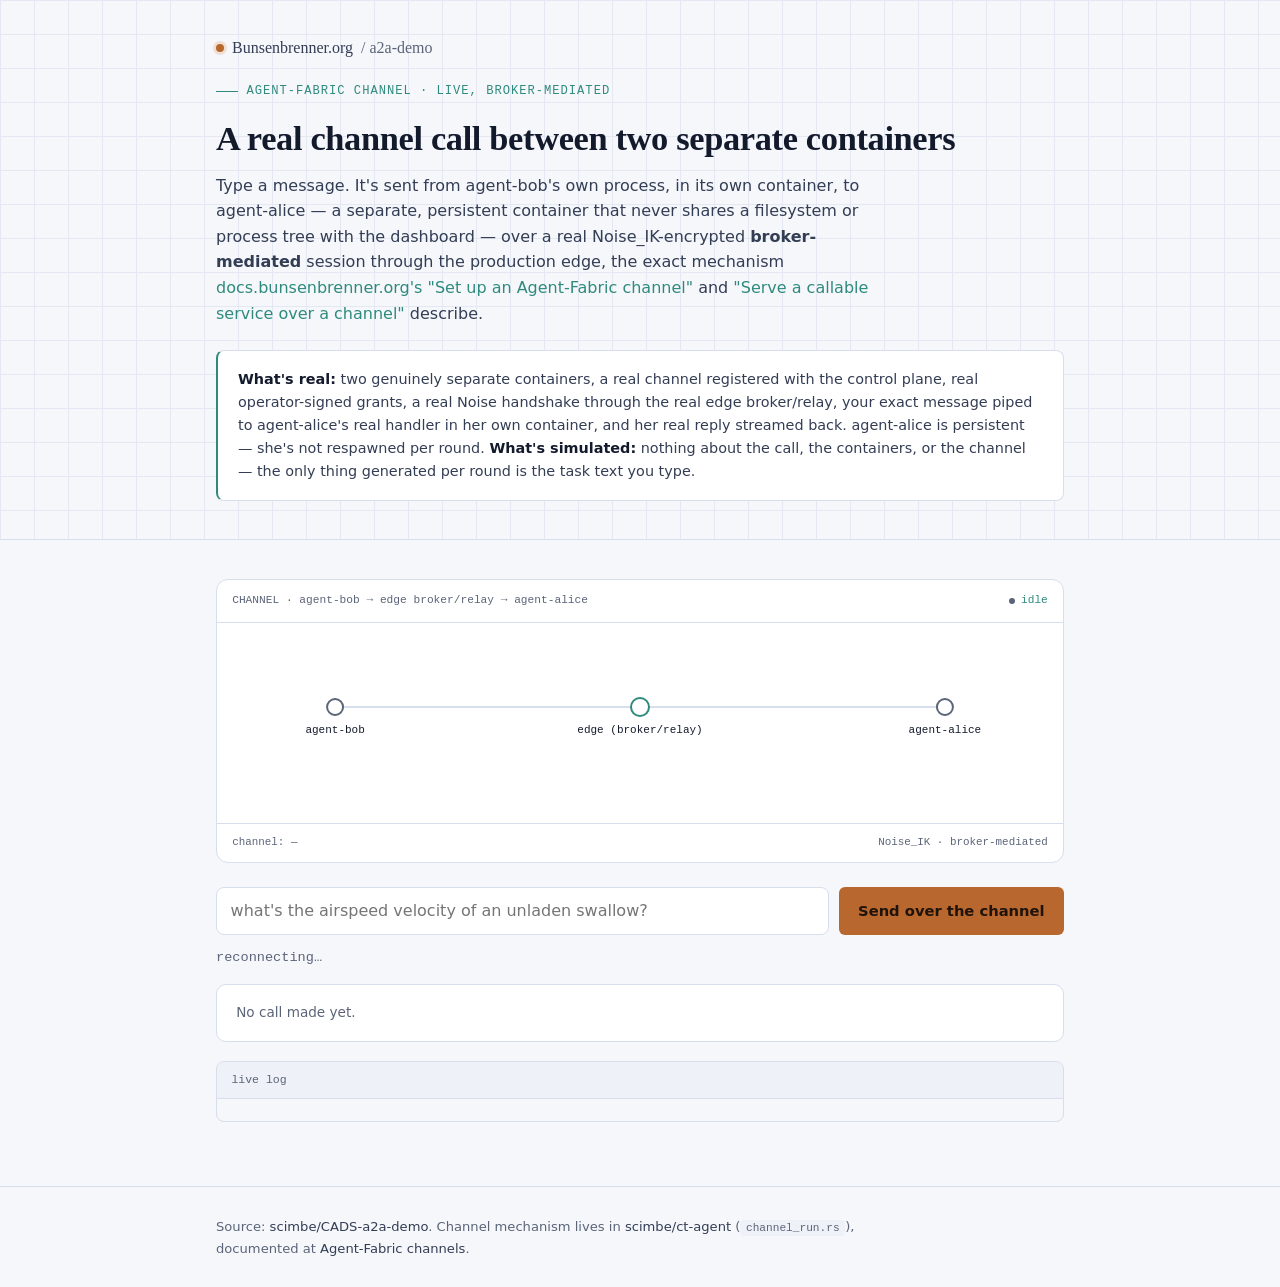
==== index.html @ addf4343 "Redesign dashboard to match bunsenbrenner.org's real design system Replaced the generic dark-purple " ====
<!doctype html>
<html lang="en">
<head>
<meta charset="utf-8">
<meta name="viewport" content="width=device-width, initial-scale=1">
<title>CADS-a2a-demo — a real Agent-Fabric channel call, live</title>
<style>
 :root{
  --bg:#0c111d; --panel:#141b2c; --panel2:#1a2338; --line:#2a3450; --line-soft:#212a41;
  --text:#eef1f7; --muted:#8a93ad; --muted2:#c3c9db;
  --accent:#d98a4f; --accent-soft:#a8683a; --accent2:#5fb8ab;
  --ok:#5fb8ab; --danger:#e5654f;
  --mono:ui-monospace,SFMono-Regular,"SF Mono","Cascadia Code",Menlo,Consolas,monospace;
  --serif:ui-serif,Georgia,"Iowan Old Style","Palatino Linotype",serif;
 }
 @media (prefers-color-scheme: light){
  :root{
   --bg:#f5f7fb; --panel:#ffffff; --panel2:#eef1f8; --line:#d7deec; --line-soft:#e3e8f3;
   --text:#131a2c; --muted:#5b6478; --muted2:#333d54;
   --accent:#b8672f; --accent-soft:#8f4f24; --accent2:#2f8a7d; --ok:#2f8a7d;
  }
 }
 *{box-sizing:border-box}
 body{margin:0;background:var(--bg);color:var(--text);font-family:-apple-system,BlinkMacSystemFont,"Segoe UI",system-ui,sans-serif;line-height:1.6;-webkit-font-smoothing:antialiased}
 a{color:var(--accent2)}
 code{font-family:var(--mono);background:var(--panel2);padding:.1rem .35rem;border-radius:4px;font-size:.85em}
 h1,h2{font-family:var(--serif);font-weight:600;letter-spacing:-.01em;margin:0}

 header.hero{border-bottom:1px solid var(--line);
  background-image:linear-gradient(var(--line-soft) 1px, transparent 1px),linear-gradient(90deg, var(--line-soft) 1px, transparent 1px);
  background-size:34px 34px}
 .hero-inner,main,footer.site-footer .footer-inner{max-width:56rem;margin:0 auto;padding:0 1.5rem}
 header.hero .hero-inner{padding-top:2.2rem;padding-bottom:2.4rem}
 .brand{font-family:var(--serif);font-size:1rem;color:var(--muted);display:flex;align-items:center;gap:.5rem;margin-bottom:1.3rem}
 .brand .flame{width:8px;height:8px;border-radius:50%;background:var(--accent);box-shadow:0 0 0 3px rgba(217,138,79,.22)}
 .brand a{color:var(--muted2);text-decoration:none}
 .brand a:hover{text-decoration:underline}

 .eyebrow{font-family:var(--mono);font-size:.76rem;letter-spacing:.08em;text-transform:uppercase;color:var(--accent2);
  display:flex;align-items:center;gap:.5rem;margin:0 0 1.05rem}
 .eyebrow::before{content:"";width:1.4rem;height:1px;background:var(--accent2)}
 h1{font-size:clamp(1.6rem,3.4vw,2.15rem);line-height:1.2;margin-bottom:.85rem}
 .lede{font-size:1rem;color:var(--muted2);max-width:42rem;margin:0}
 .lede a{text-decoration:none} .lede a:hover{text-decoration:underline}

 .callout{background:var(--panel);border:1px solid var(--line);border-left:2px solid var(--accent2);border-radius:8px;
  padding:1.05rem 1.25rem;font-size:.9rem;color:var(--muted2);margin-top:1.5rem}
 .callout b{color:var(--text)}

 main{padding-top:2.4rem;padding-bottom:3rem}

 .diagram-card{border:1px solid var(--line);border-radius:12px;background:var(--panel);overflow:hidden;margin-bottom:1.5rem}
 .diagram-head{display:flex;justify-content:space-between;align-items:center;padding:.75rem .95rem;
  border-bottom:1px solid var(--line);font-family:var(--mono);font-size:.7rem;color:var(--muted)}
 .diagram-head .live{display:flex;align-items:center;gap:.4rem;color:var(--accent2)}
 .diagram-head .live i{width:6px;height:6px;border-radius:50%;background:var(--accent2);display:inline-block;
  animation:pulse 1.6s ease-in-out infinite;font-style:normal}
 .diagram-head .live.idle i{background:var(--muted);animation:none}
 @keyframes pulse{0%,100%{opacity:1}50%{opacity:.35}}
 canvas#stage{display:block;width:100%;height:200px}
 .diagram-foot{display:flex;justify-content:space-between;flex-wrap:wrap;gap:.4rem;padding:.65rem .95rem;border-top:1px solid var(--line);
  font-family:var(--mono);font-size:.68rem;color:var(--muted)}
 @media (prefers-reduced-motion: reduce){ .diagram-head .live i{animation:none} }

 .controls{display:flex;flex-wrap:wrap;gap:.6rem;margin-bottom:.7rem}
 .controls input[type=text]{flex:1;min-width:14rem;font:inherit;background:var(--panel);border:1px solid var(--line);
  color:var(--text);border-radius:8px;padding:.65rem .85rem}
 .controls input[type=text]:focus{outline:none;border-color:var(--accent2)}
 .action-btn{font:inherit;border:1px solid transparent;border-radius:6px;padding:.65rem 1.15rem;cursor:pointer;
  background:var(--accent);color:#20130a;font-weight:600;font-size:.92rem;transition:filter .15s ease,transform .15s ease}
 .action-btn:hover:not(:disabled){filter:brightness(1.08);transform:translateY(-1px)}
 .action-btn:disabled{opacity:.5;cursor:default;transform:none}
 .status{color:var(--muted);font-size:.85rem;min-height:1.2em;margin-bottom:1rem;font-family:var(--mono)}

 .reply-box{background:var(--panel);border:1px solid var(--line);border-radius:10px;
  padding:1.05rem 1.2rem;margin-bottom:1.2rem;min-height:2.5rem;font-size:.95rem;color:var(--muted2)}
 .reply-box.win{border-color:var(--ok);border-left-width:2px;color:var(--text)}
 .reply-box .empty-hint{color:var(--muted);font-size:.85rem}

 .code-block{border:1px solid var(--line);border-radius:8px;overflow:hidden;background:var(--bg)}
 .code-block-head{background:var(--panel2);padding:.55rem .9rem;font-family:var(--mono);font-size:.72rem;color:var(--muted);
  border-bottom:1px solid var(--line)}
 .log{padding:.7rem 1rem;font-family:var(--mono);font-size:.79rem;max-height:15rem;overflow-y:auto}
 .log .line{padding:.15rem 0;color:var(--muted)}
 .log .line.sys{color:var(--accent2)}
 .log .line.err{color:var(--danger)}
 .log .line.reply{color:var(--ok)}

 footer.site-footer{border-top:1px solid var(--line);padding:1.8rem 1.5rem;margin-top:1rem}
 footer.site-footer .foot{color:var(--muted);font-size:.82rem;max-width:40rem}
 footer.site-footer a{text-decoration:none;color:var(--muted2)}
 footer.site-footer a:hover{text-decoration:underline}
</style>
</head>
<body>
<header class="hero">
 <div class="hero-inner">
  <div class="brand"><span class="flame"></span><a href="https://bunsenbrenner.org/">Bunsenbrenner.org</a><span>/ a2a-demo</span></div>
  <div class="eyebrow">Agent-Fabric channel &middot; live, broker-mediated</div>
  <h1>A real channel call between two separate containers</h1>
  <p class="lede">
   Type a message. It's sent from agent-bob's own process, in its own container, to agent-alice — a
   separate, persistent container that never shares a filesystem or process tree with the dashboard —
   over a real Noise_IK-encrypted <b>broker-mediated</b> session through the production edge, the exact
   mechanism <a href="https://docs.bunsenbrenner.org/how-to/join-a-channel/">docs.bunsenbrenner.org's
   "Set up an Agent-Fabric channel"</a> and
   <a href="https://docs.bunsenbrenner.org/how-to/serve-a-channel-service/">"Serve a callable service
   over a channel"</a> describe.
  </p>
  <div class="callout">
   <b>What's real:</b> two genuinely separate containers, a real channel registered with the control
   plane, real operator-signed grants, a real Noise handshake through the real edge broker/relay, your
   exact message piped to agent-alice's real handler in her own container, and her real reply streamed
   back. agent-alice is persistent — she's not respawned per round. <b>What's simulated:</b> nothing
   about the call, the containers, or the channel — the only thing generated per round is the task text
   you type.
  </div>
 </div>
</header>
<main>
 <div class="diagram-card">
  <div class="diagram-head">
   <span>CHANNEL &middot; agent-bob &rarr; edge broker/relay &rarr; agent-alice</span>
   <span class="live idle" id="live-indicator"><i></i><span id="live-text">idle</span></span>
  </div>
  <canvas id="stage" width="700" height="200" aria-label="Animated diagram: a real encrypted message travels from agent-bob through the edge broker/relay to agent-alice, and her reply travels back."></canvas>
  <div class="diagram-foot">
   <span id="channel-id">channel: &mdash;</span>
   <span>Noise_IK &middot; broker-mediated</span>
  </div>
 </div>

 <div class="controls">
  <input type="text" id="message" placeholder="what's the airspeed velocity of an unladen swallow?" maxlength="400">
  <button class="action-btn" id="run-btn">Send over the channel</button>
 </div>
 <div class="status" id="status"></div>

 <div class="reply-box" id="reply-box"><div class="empty-hint">No call made yet.</div></div>

 <div class="code-block">
  <div class="code-block-head">live log</div>
  <div class="log" id="log"></div>
 </div>
</main>
<footer class="site-footer">
 <div class="footer-inner">
  <div class="foot">
   Source: <a href="https://github.com/scimbe/CADS-a2a-demo">scimbe/CADS-a2a-demo</a>.
   Channel mechanism lives in <a href="https://github.com/scimbe/ct-agent">scimbe/ct-agent</a>
   (<code>channel_run.rs</code>), documented at
   <a href="https://docs.bunsenbrenner.org/explanation/agent-fabric-channels/">Agent-Fabric channels</a>.
  </div>
 </div>
</footer>
<script>
(() => {
  const statusEl = document.getElementById("status");
  const logEl = document.getElementById("log");
  const replyBox = document.getElementById("reply-box");
  const runBtn = document.getElementById("run-btn");
  const messageInput = document.getElementById("message");
  const liveIndicator = document.getElementById("live-indicator");
  const liveText = document.getElementById("live-text");

  function logLine(text, cls) {
    const el = document.createElement("div");
    el.className = "line" + (cls ? " " + cls : "");
    el.textContent = text;
    logEl.appendChild(el);
    logEl.scrollTop = logEl.scrollHeight;
  }

  function setLive(on, label) {
    liveIndicator.classList.toggle("idle", !on);
    liveText.textContent = label;
  }

  // --- diagram: bob -> edge -> alice, same node/edge/packet rendering approach as
  // bunsenbrenner.org's own landing-page diagrams, driven by REAL round state instead
  // of looping on a timer -- the packet only moves because a real event fired.
  const NODES = [
    { x: 0.08, y: 0.5, label: "agent-bob" },
    { x: 0.5,  y: 0.5, label: "edge (broker/relay)" },
    { x: 0.92, y: 0.5, label: "agent-alice" },
  ];
  let packet = null; // { path: [0,1,2], t0: performance.now(), duration, color }

  (function () {
    const c = document.getElementById("stage");
    const ctx = c.getContext("2d");
    const reduce = window.matchMedia("(prefers-reduced-motion: reduce)").matches;
    function cssVar(name) { return getComputedStyle(document.documentElement).getPropertyValue(name).trim(); }
    function resize() {
      const r = c.getBoundingClientRect();
      c.width = r.width * devicePixelRatio; c.height = r.height * devicePixelRatio;
      ctx.setTransform(devicePixelRatio, 0, 0, devicePixelRatio, 0, 0);
    }
    window.addEventListener("resize", resize);
    resize();
    function pt(i, w, h) {
      const mx = Math.min(w * 0.14, 60);
      return { x: mx + NODES[i].x * (w - mx * 2), y: h * 0.42 };
    }
    function draw() {
      const r = c.getBoundingClientRect(); const w = r.width, h = r.height;
      ctx.clearRect(0, 0, w, h);
      const line = cssVar("--line"), muted = cssVar("--muted"), text = cssVar("--text"),
            accent = cssVar("--accent"), accent2 = cssVar("--accent2"), panel = cssVar("--panel");
      for (let i = 0; i < NODES.length - 1; i++) {
        const a = pt(i, w, h), b = pt(i + 1, w, h);
        ctx.strokeStyle = line; ctx.lineWidth = 2;
        ctx.beginPath(); ctx.moveTo(a.x, a.y); ctx.lineTo(b.x, b.y); ctx.stroke();
      }
      NODES.forEach((n, i) => {
        const p = pt(i, w, h);
        ctx.beginPath(); ctx.arc(p.x, p.y, i === 1 ? 9 : 8, 0, Math.PI * 2);
        ctx.fillStyle = panel; ctx.fill();
        ctx.lineWidth = 2; ctx.strokeStyle = i === 1 ? accent2 : muted; ctx.stroke();
        ctx.font = "11px " + (cssVar("--mono") || "monospace");
        ctx.fillStyle = text; ctx.textAlign = "center";
        ctx.fillText(n.label, p.x, p.y + 26);
      });
      if (packet) {
        const elapsed = performance.now() - packet.t0;
        const segs = packet.path.length - 1;
        const pos = reduce ? 0.999 : Math.min(elapsed / packet.duration, 1);
        const segF = pos * segs, seg = Math.min(Math.floor(segF), segs - 1), f = segF - seg;
        const a = pt(packet.path[seg], w, h), b = pt(packet.path[seg + 1], w, h);
        const px = a.x + (b.x - a.x) * f, py = a.y + (b.y - a.y) * f;
        const col = packet.color === "accent2" ? accent2 : accent;
        ctx.beginPath(); ctx.arc(px, py, 4, 0, Math.PI * 2);
        ctx.fillStyle = col; ctx.shadowColor = col; ctx.shadowBlur = 9; ctx.fill(); ctx.shadowBlur = 0;
        if (pos >= 1) packet = null;
      }
      requestAnimationFrame(draw);
    }
    draw();
  })();

  function sendPacket(path, color, durationMs) {
    packet = { path, color: color || "accent", t0: performance.now(), duration: durationMs || 900 };
  }

  function resetStage() {
    packet = null;
    replyBox.className = "reply-box";
    replyBox.innerHTML = '<div class="empty-hint">Waiting for the real call to complete…</div>';
    logEl.innerHTML = "";
  }

  runBtn.addEventListener("click", async () => {
    const message = messageInput.value.trim();
    if (!message) { statusEl.textContent = "type a message first"; return; }
    runBtn.disabled = true;
    resetStage();
    statusEl.textContent = "starting…";
    const resp = await fetch("/run", {
      method: "POST",
      headers: { "content-type": "application/json" },
      body: JSON.stringify({ message }),
    });
    if (resp.status === 429) { statusEl.textContent = "a round is already in flight, wait for it"; runBtn.disabled = false; }
    else if (!resp.ok) { statusEl.textContent = "rejected: " + (await resp.text()); runBtn.disabled = false; }
  });

  const es = new EventSource("/events");
  es.onmessage = (ev) => {
    let msg;
    try { msg = JSON.parse(ev.data); } catch { return; }
    switch (msg.type) {
      case "round_start":
        statusEl.textContent = `round ${msg.round} started`;
        setLive(true, "dialing");
        logLine(`→ round ${msg.round}: "${msg.message}"`, "sys");
        break;
      case "initiator_dialing":
        statusEl.textContent = "agent-bob is dialing through the real edge broker…";
        sendPacket([0, 1], "accent", 1100);
        logLine(`spawning agent-bob, broker ${msg.broker}`, "sys");
        break;
      case "initiator_log":
        logLine("bob: " + msg.line);
        break;
      case "channel_connected":
        statusEl.textContent = "real broker/relay rendezvous — session opening";
        sendPacket([1, 2], "accent2", 900);
        logLine("bob: " + msg.line, "sys");
        break;
      case "reply_received":
        setLive(false, "call complete");
        sendPacket([2, 0], "accent2", 900);
        replyBox.className = "reply-box win";
        replyBox.textContent = msg.reply;
        logLine("reply: " + msg.reply, "reply");
        statusEl.textContent = "call complete";
        break;
      case "round_error":
        setLive(false, "error");
        packet = null;
        replyBox.className = "reply-box";
        replyBox.innerHTML = '<div class="empty-hint">Error — see log below.</div>';
        logLine("ERROR: " + msg.message, "err");
        statusEl.textContent = "error";
        runBtn.disabled = false;
        break;
      case "round_done":
        statusEl.textContent = "round " + msg.round + " done";
        runBtn.disabled = false;
        break;
    }
  };
  es.onerror = () => { statusEl.textContent = "reconnecting…"; };

  fetch("/identities").then((r) => r.json()).then((ids) => {
    document.getElementById("channel-id").textContent = "channel: " + ids.channel_id.slice(0, 16) + "…";
  }).catch(() => {});
})();
</script>
</body>
</html>
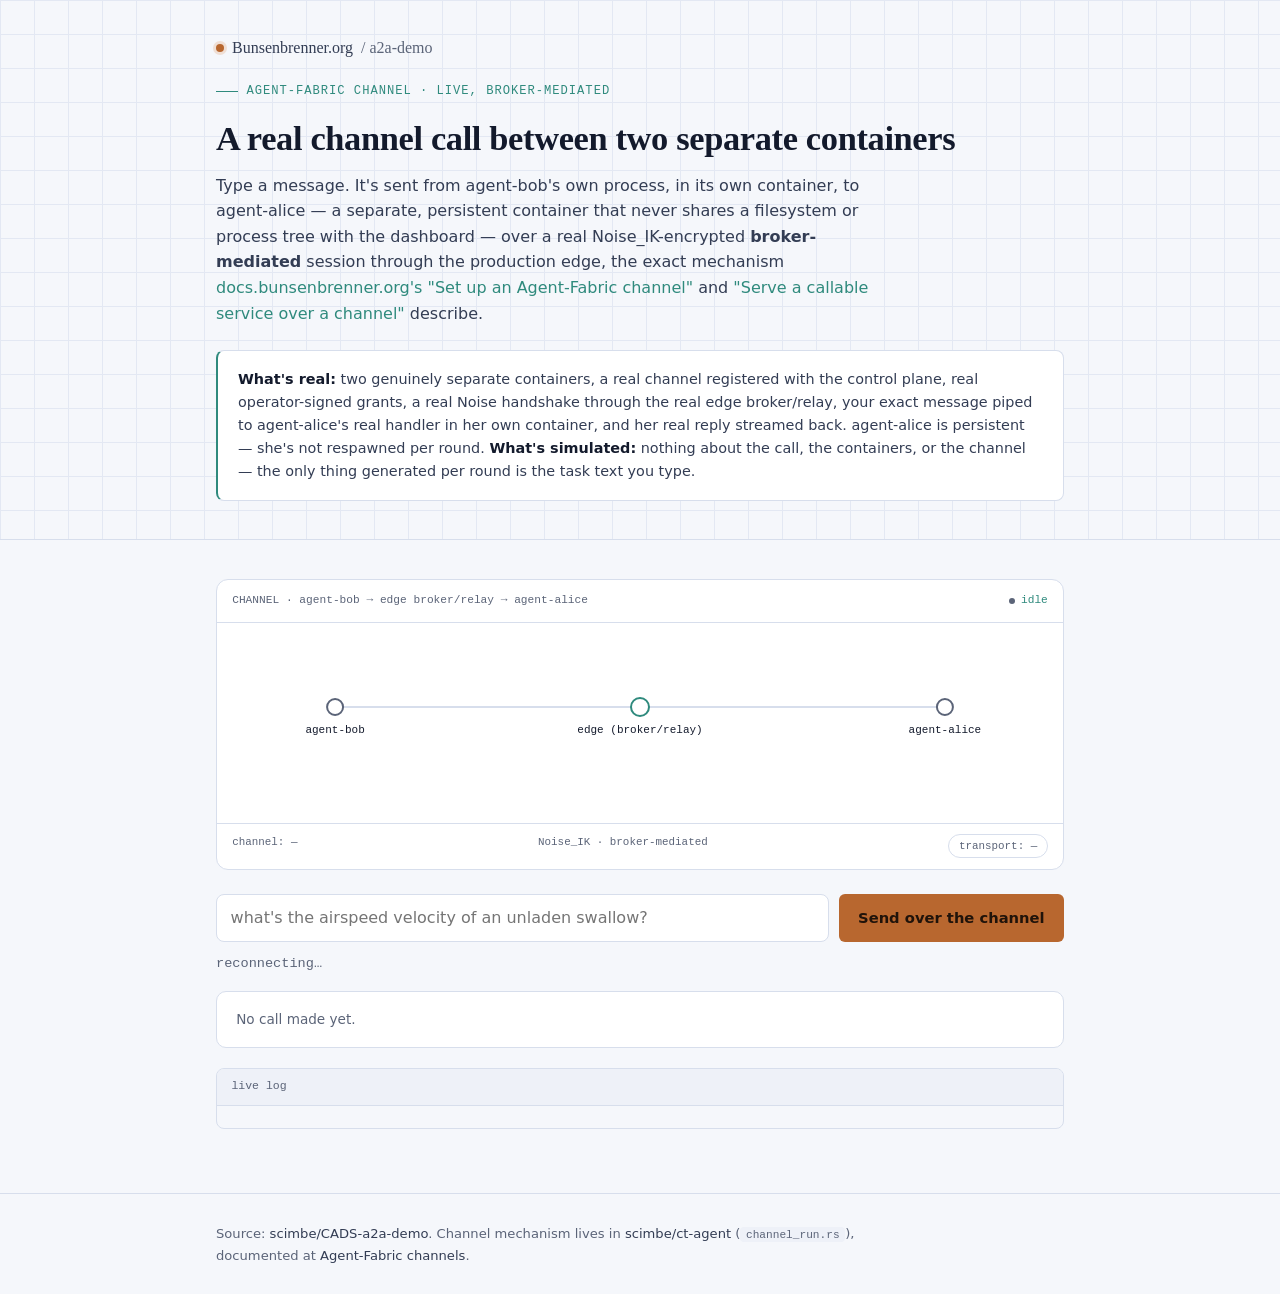
==== commit 22faf1b5: "feat(dashboard): show which relay transport actually carried each round Real signal, not decoration:" ====
--- a/index.html
+++ b/index.html
@@ -61,6 +61,14 @@
  .diagram-foot{display:flex;justify-content:space-between;flex-wrap:wrap;gap:.4rem;padding:.65rem .95rem;border-top:1px solid var(--line);
   font-family:var(--mono);font-size:.68rem;color:var(--muted)}
  @media (prefers-reduced-motion: reduce){ .diagram-head .live i{animation:none} }
+
+ /* Which relay-ladder rung actually carried the last round -- real signal parsed from
+    ct-agent's own status lines (scimbe/ct-agent#106), never "direct": both channel
+    members are relay-only by design, so this only ever reads QUIC or :443. */
+ .transport-badge{border:1px solid var(--line);border-radius:999px;padding:.15rem .6rem;font-family:var(--mono);
+  font-size:.68rem;color:var(--muted);transition:border-color .2s ease,color .2s ease}
+ .transport-badge.quic{border-color:var(--accent2);color:var(--accent2)}
+ .transport-badge.tcp_443{border-color:var(--accent);color:var(--accent)}
 
  .controls{display:flex;flex-wrap:wrap;gap:.6rem;margin-bottom:.7rem}
  .controls input[type=text]{flex:1;min-width:14rem;font:inherit;background:var(--panel);border:1px solid var(--line);
@@ -127,6 +135,7 @@
   <div class="diagram-foot">
    <span id="channel-id">channel: &mdash;</span>
    <span>Noise_IK &middot; broker-mediated</span>
+   <span class="transport-badge" id="transport-badge" title="which edge-relay transport actually carried the last round">transport: &mdash;</span>
   </div>
  </div>
 
@@ -162,6 +171,9 @@
   const messageInput = document.getElementById("message");
   const liveIndicator = document.getElementById("live-indicator");
   const liveText = document.getElementById("live-text");
+  const transportBadge = document.getElementById("transport-badge");
+  const TRANSPORT_LABEL = { quic: "transport: QUIC (relay port)", tcp_443: "transport: TCP :443 (front door)" };
+  const EDGE_NODE_LABEL_DEFAULT = "edge (broker/relay)";
 
   function logLine(text, cls) {
     const el = document.createElement("div");
@@ -273,6 +285,9 @@
         statusEl.textContent = `round ${msg.round} started`;
         setLive(true, "dialing");
         logLine(`→ round ${msg.round}: "${msg.message}"`, "sys");
+        transportBadge.textContent = "transport: —";
+        transportBadge.className = "transport-badge";
+        NODES[1].label = EDGE_NODE_LABEL_DEFAULT;
         break;
       case "initiator_dialing":
         statusEl.textContent = "agent-bob is dialing through the real edge broker…";
@@ -285,6 +300,16 @@
       case "channel_connected":
         statusEl.textContent = "real broker/relay rendezvous — session opening";
         sendPacket([1, 2], "accent2", 900);
+        logLine("bob: " + msg.line, "sys");
+        break;
+      case "transport":
+        // Real signal from ct-agent's own status line (scimbe/ct-agent#106) about which
+        // relay-ladder rung actually carried THIS round -- never "direct": both channel
+        // members are relay-only by design (see the README's outbound-only note), so
+        // this only ever distinguishes the QUIC relay port from the :443 front door.
+        transportBadge.textContent = TRANSPORT_LABEL[msg.transport] || ("transport: " + msg.transport);
+        transportBadge.className = "transport-badge " + msg.transport;
+        NODES[1].label = EDGE_NODE_LABEL_DEFAULT + (msg.transport === "tcp_443" ? " · :443" : " · QUIC");
         logLine("bob: " + msg.line, "sys");
         break;
       case "reply_received":
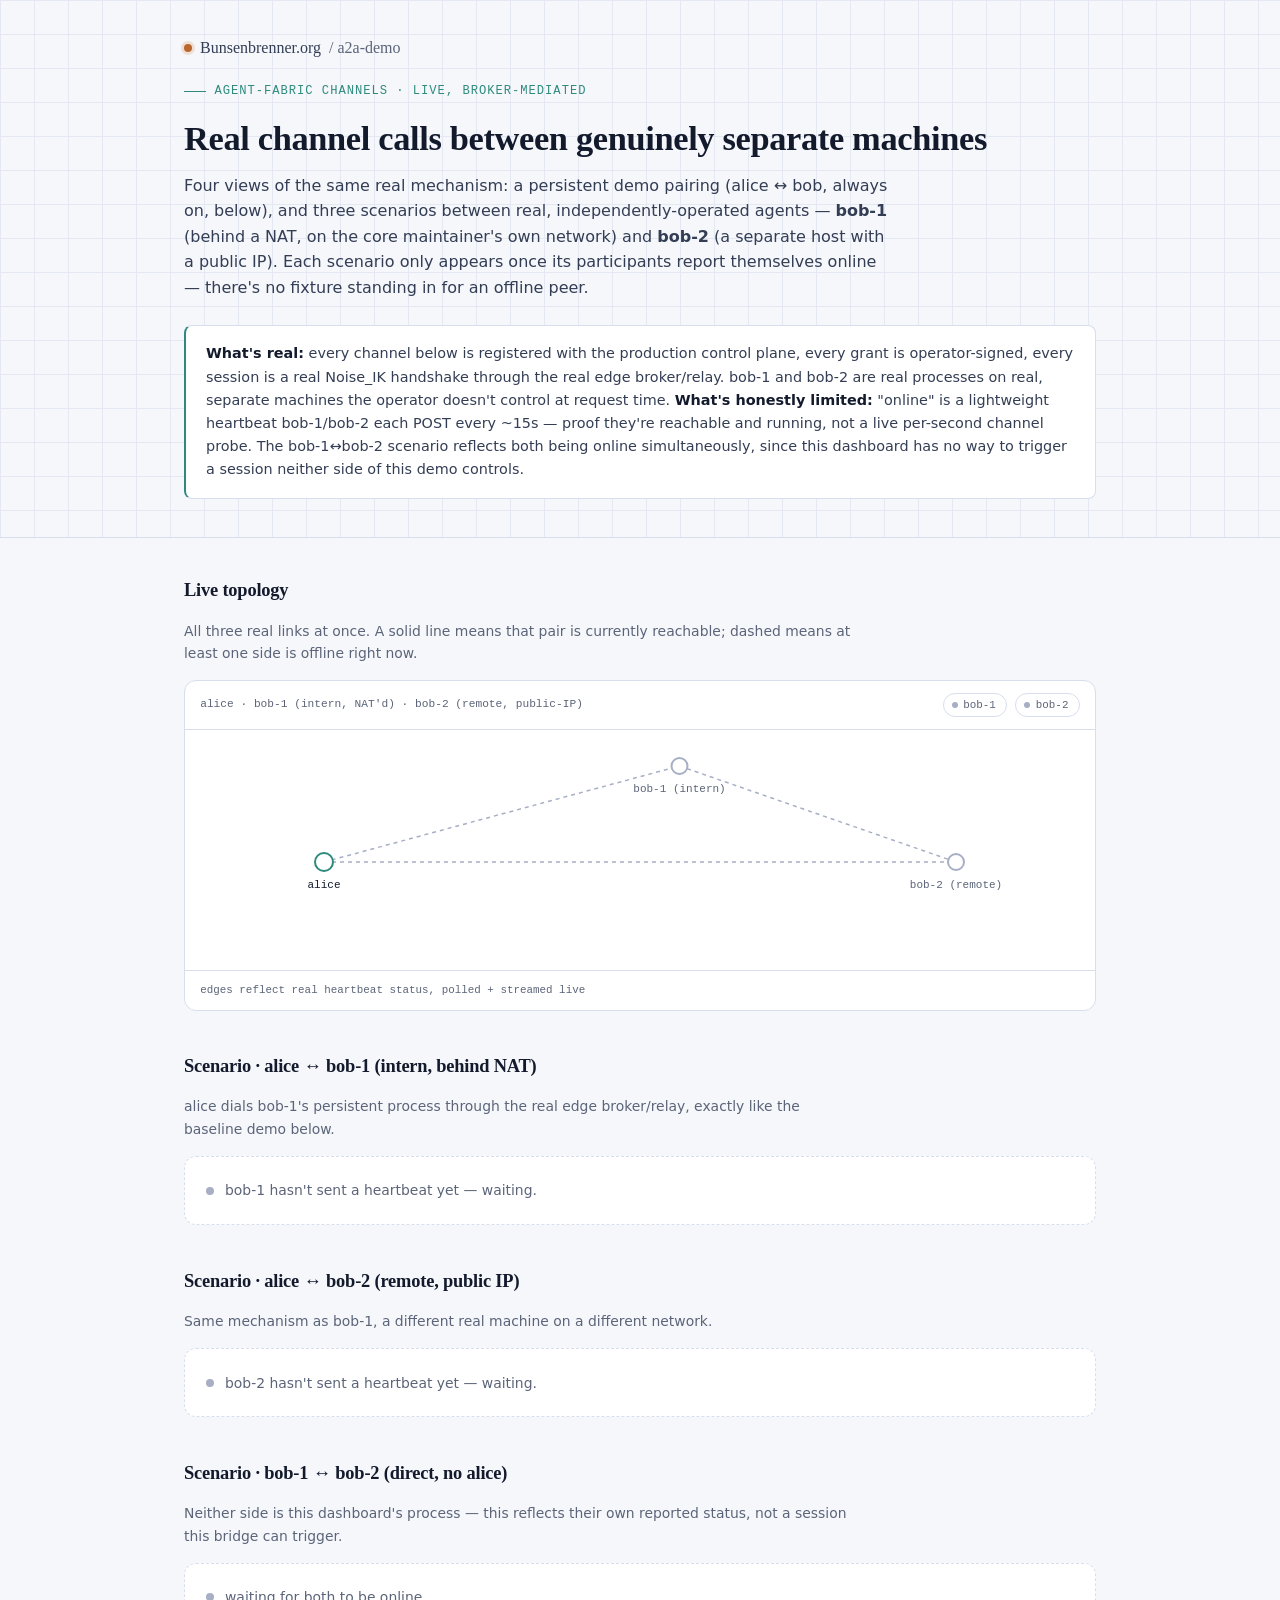
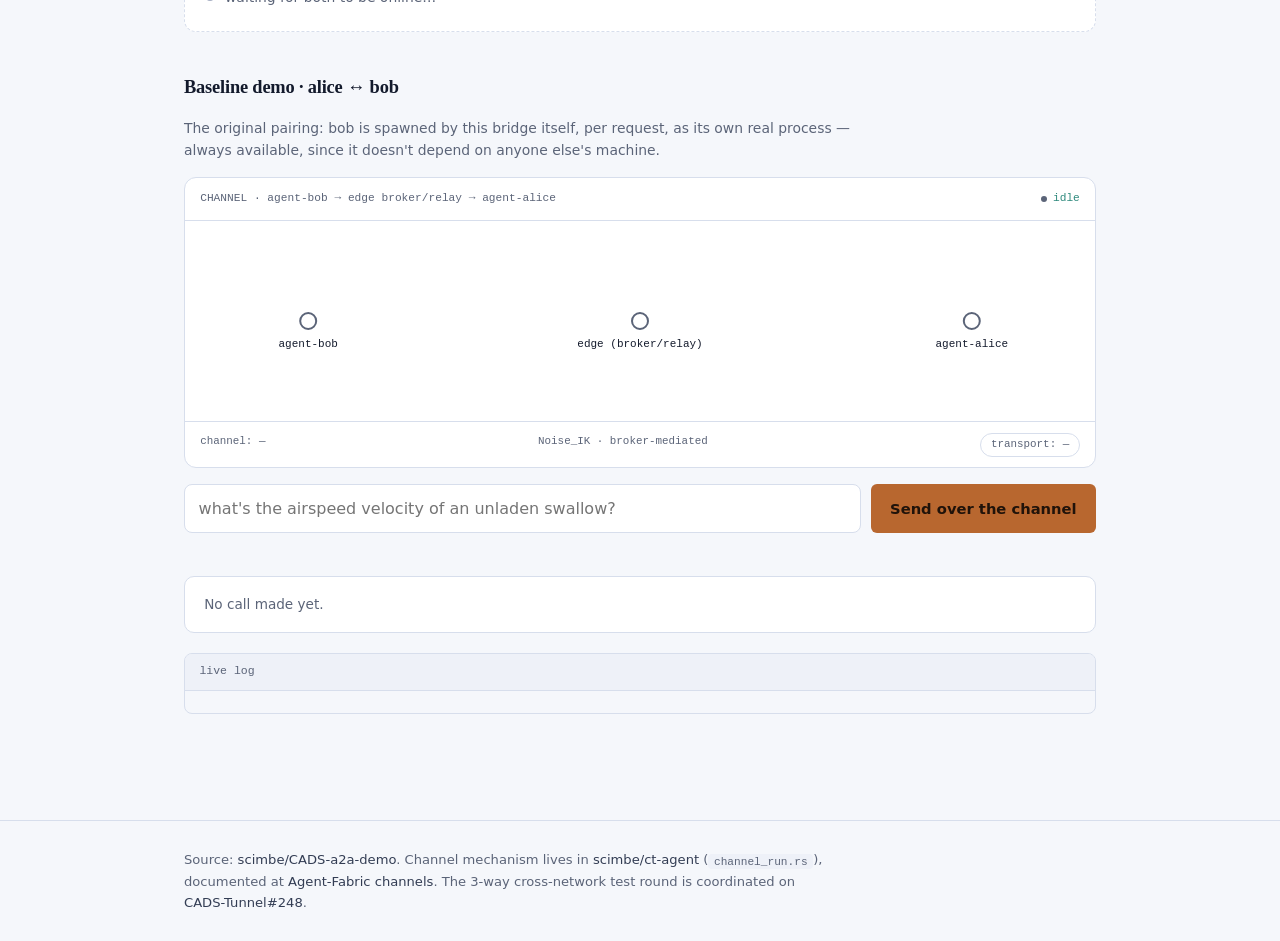
==== commit f6213a04: "feat: real bob-1 (intern)/bob-2 (remote) scenarios + combined topology view Extends the dashboard fr" ====
--- a/index.html
+++ b/index.html
@@ -3,13 +3,13 @@
 <head>
 <meta charset="utf-8">
 <meta name="viewport" content="width=device-width, initial-scale=1">
-<title>CADS-a2a-demo — a real Agent-Fabric channel call, live</title>
+<title>CADS-a2a-demo — real Agent-Fabric channel calls, live</title>
 <style>
  :root{
   --bg:#0c111d; --panel:#141b2c; --panel2:#1a2338; --line:#2a3450; --line-soft:#212a41;
   --text:#eef1f7; --muted:#8a93ad; --muted2:#c3c9db;
   --accent:#d98a4f; --accent-soft:#a8683a; --accent2:#5fb8ab;
-  --ok:#5fb8ab; --danger:#e5654f;
+  --ok:#5fb8ab; --danger:#e5654f; --offline:#4a5372;
   --mono:ui-monospace,SFMono-Regular,"SF Mono","Cascadia Code",Menlo,Consolas,monospace;
   --serif:ui-serif,Georgia,"Iowan Old Style","Palatino Linotype",serif;
  }
@@ -17,19 +17,19 @@
   :root{
    --bg:#f5f7fb; --panel:#ffffff; --panel2:#eef1f8; --line:#d7deec; --line-soft:#e3e8f3;
    --text:#131a2c; --muted:#5b6478; --muted2:#333d54;
-   --accent:#b8672f; --accent-soft:#8f4f24; --accent2:#2f8a7d; --ok:#2f8a7d;
+   --accent:#b8672f; --accent-soft:#8f4f24; --accent2:#2f8a7d; --ok:#2f8a7d; --offline:#a7afc4;
   }
  }
  *{box-sizing:border-box}
  body{margin:0;background:var(--bg);color:var(--text);font-family:-apple-system,BlinkMacSystemFont,"Segoe UI",system-ui,sans-serif;line-height:1.6;-webkit-font-smoothing:antialiased}
  a{color:var(--accent2)}
  code{font-family:var(--mono);background:var(--panel2);padding:.1rem .35rem;border-radius:4px;font-size:.85em}
- h1,h2{font-family:var(--serif);font-weight:600;letter-spacing:-.01em;margin:0}
+ h1,h2,h3{font-family:var(--serif);font-weight:600;letter-spacing:-.01em;margin:0}
 
  header.hero{border-bottom:1px solid var(--line);
   background-image:linear-gradient(var(--line-soft) 1px, transparent 1px),linear-gradient(90deg, var(--line-soft) 1px, transparent 1px);
   background-size:34px 34px}
- .hero-inner,main,footer.site-footer .footer-inner{max-width:56rem;margin:0 auto;padding:0 1.5rem}
+ .hero-inner,main,footer.site-footer .footer-inner{max-width:60rem;margin:0 auto;padding:0 1.5rem}
  header.hero .hero-inner{padding-top:2.2rem;padding-bottom:2.4rem}
  .brand{font-family:var(--serif);font-size:1rem;color:var(--muted);display:flex;align-items:center;gap:.5rem;margin-bottom:1.3rem}
  .brand .flame{width:8px;height:8px;border-radius:50%;background:var(--accent);box-shadow:0 0 0 3px rgba(217,138,79,.22)}
@@ -40,7 +40,7 @@
   display:flex;align-items:center;gap:.5rem;margin:0 0 1.05rem}
  .eyebrow::before{content:"";width:1.4rem;height:1px;background:var(--accent2)}
  h1{font-size:clamp(1.6rem,3.4vw,2.15rem);line-height:1.2;margin-bottom:.85rem}
- .lede{font-size:1rem;color:var(--muted2);max-width:42rem;margin:0}
+ .lede{font-size:1rem;color:var(--muted2);max-width:44rem;margin:0}
  .lede a{text-decoration:none} .lede a:hover{text-decoration:underline}
 
  .callout{background:var(--panel);border:1px solid var(--line);border-left:2px solid var(--accent2);border-radius:8px;
@@ -48,27 +48,34 @@
  .callout b{color:var(--text)}
 
  main{padding-top:2.4rem;padding-bottom:3rem}
-
- .diagram-card{border:1px solid var(--line);border-radius:12px;background:var(--panel);overflow:hidden;margin-bottom:1.5rem}
+ section{margin-bottom:2.6rem}
+ section > h2{font-size:1.15rem;margin-bottom:.3rem}
+ section > .section-sub{color:var(--muted);font-size:.87rem;margin-bottom:1rem;max-width:42rem}
+
+ .diagram-card{border:1px solid var(--line);border-radius:12px;background:var(--panel);overflow:hidden;margin-bottom:1rem}
  .diagram-head{display:flex;justify-content:space-between;align-items:center;padding:.75rem .95rem;
-  border-bottom:1px solid var(--line);font-family:var(--mono);font-size:.7rem;color:var(--muted)}
+  border-bottom:1px solid var(--line);font-family:var(--mono);font-size:.7rem;color:var(--muted);gap:.6rem;flex-wrap:wrap}
  .diagram-head .live{display:flex;align-items:center;gap:.4rem;color:var(--accent2)}
  .diagram-head .live i{width:6px;height:6px;border-radius:50%;background:var(--accent2);display:inline-block;
   animation:pulse 1.6s ease-in-out infinite;font-style:normal}
  .diagram-head .live.idle i{background:var(--muted);animation:none}
  @keyframes pulse{0%,100%{opacity:1}50%{opacity:.35}}
- canvas#stage{display:block;width:100%;height:200px}
+ canvas.stage{display:block;width:100%;height:200px}
+ canvas.stage.topology{height:240px}
  .diagram-foot{display:flex;justify-content:space-between;flex-wrap:wrap;gap:.4rem;padding:.65rem .95rem;border-top:1px solid var(--line);
   font-family:var(--mono);font-size:.68rem;color:var(--muted)}
  @media (prefers-reduced-motion: reduce){ .diagram-head .live i{animation:none} }
 
- /* Which relay-ladder rung actually carried the last round -- real signal parsed from
-    ct-agent's own status lines (scimbe/ct-agent#106), never "direct": both channel
-    members are relay-only by design, so this only ever reads QUIC or :443. */
  .transport-badge{border:1px solid var(--line);border-radius:999px;padding:.15rem .6rem;font-family:var(--mono);
   font-size:.68rem;color:var(--muted);transition:border-color .2s ease,color .2s ease}
  .transport-badge.quic{border-color:var(--accent2);color:var(--accent2)}
  .transport-badge.tcp_443{border-color:var(--accent);color:var(--accent)}
+
+ .presence-pill{border:1px solid var(--line);border-radius:999px;padding:.15rem .65rem .15rem .5rem;
+  font-family:var(--mono);font-size:.68rem;color:var(--muted);display:inline-flex;align-items:center;gap:.35rem}
+ .presence-pill i{width:6px;height:6px;border-radius:50%;background:var(--offline);display:inline-block;font-style:normal}
+ .presence-pill.online{color:var(--ok);border-color:var(--ok)}
+ .presence-pill.online i{background:var(--ok);box-shadow:0 0 0 3px rgba(95,184,171,.18)}
 
  .controls{display:flex;flex-wrap:wrap;gap:.6rem;margin-bottom:.7rem}
  .controls input[type=text]{flex:1;min-width:14rem;font:inherit;background:var(--panel);border:1px solid var(--line);
@@ -78,7 +85,7 @@
   background:var(--accent);color:#20130a;font-weight:600;font-size:.92rem;transition:filter .15s ease,transform .15s ease}
  .action-btn:hover:not(:disabled){filter:brightness(1.08);transform:translateY(-1px)}
  .action-btn:disabled{opacity:.5;cursor:default;transform:none}
- .status{color:var(--muted);font-size:.85rem;min-height:1.2em;margin-bottom:1rem;font-family:var(--mono)}
+ .status-line{color:var(--muted);font-size:.85rem;min-height:1.2em;margin-bottom:1rem;font-family:var(--mono)}
 
  .reply-box{background:var(--panel);border:1px solid var(--line);border-radius:10px;
   padding:1.05rem 1.2rem;margin-bottom:1.2rem;min-height:2.5rem;font-size:.95rem;color:var(--muted2)}
@@ -93,6 +100,11 @@
  .log .line.sys{color:var(--accent2)}
  .log .line.err{color:var(--danger)}
  .log .line.reply{color:var(--ok)}
+
+ .offline-card{border:1px dashed var(--line);border-radius:12px;padding:1.4rem 1.3rem;color:var(--muted);
+  font-size:.87rem;background:var(--panel);display:flex;align-items:center;gap:.7rem}
+ .offline-card .dot{width:8px;height:8px;border-radius:50%;background:var(--offline);flex:none}
+ .fade-swap{position:relative}
 
  footer.site-footer{border-top:1px solid var(--line);padding:1.8rem 1.5rem;margin-top:1rem}
  footer.site-footer .foot{color:var(--muted);font-size:.82rem;max-width:40rem}
@@ -104,53 +116,96 @@
 <header class="hero">
  <div class="hero-inner">
   <div class="brand"><span class="flame"></span><a href="https://bunsenbrenner.org/">Bunsenbrenner.org</a><span>/ a2a-demo</span></div>
-  <div class="eyebrow">Agent-Fabric channel &middot; live, broker-mediated</div>
-  <h1>A real channel call between two separate containers</h1>
+  <div class="eyebrow">Agent-Fabric channels &middot; live, broker-mediated</div>
+  <h1>Real channel calls between genuinely separate machines</h1>
   <p class="lede">
-   Type a message. It's sent from agent-bob's own process, in its own container, to agent-alice — a
-   separate, persistent container that never shares a filesystem or process tree with the dashboard —
-   over a real Noise_IK-encrypted <b>broker-mediated</b> session through the production edge, the exact
-   mechanism <a href="https://docs.bunsenbrenner.org/how-to/join-a-channel/">docs.bunsenbrenner.org's
-   "Set up an Agent-Fabric channel"</a> and
-   <a href="https://docs.bunsenbrenner.org/how-to/serve-a-channel-service/">"Serve a callable service
-   over a channel"</a> describe.
+   Four views of the same real mechanism: a persistent demo pairing (alice &harr; bob, always on,
+   below), and three scenarios between real, independently-operated agents — <b>bob-1</b> (behind a
+   NAT, on the core maintainer's own network) and <b>bob-2</b> (a separate host with a public IP).
+   Each scenario only appears once its participants report themselves online — there's no fixture
+   standing in for an offline peer.
   </p>
   <div class="callout">
-   <b>What's real:</b> two genuinely separate containers, a real channel registered with the control
-   plane, real operator-signed grants, a real Noise handshake through the real edge broker/relay, your
-   exact message piped to agent-alice's real handler in her own container, and her real reply streamed
-   back. agent-alice is persistent — she's not respawned per round. <b>What's simulated:</b> nothing
-   about the call, the containers, or the channel — the only thing generated per round is the task text
-   you type.
+   <b>What's real:</b> every channel below is registered with the production control plane, every
+   grant is operator-signed, every session is a real Noise_IK handshake through the real edge
+   broker/relay. bob-1 and bob-2 are real processes on real, separate machines the operator doesn't
+   control at request time. <b>What's honestly limited:</b> "online" is a lightweight heartbeat
+   bob-1/bob-2 each POST every ~15s — proof they're reachable and running, not a live per-second
+   channel probe. The bob-1&harr;bob-2 scenario reflects both being online simultaneously, since
+   this dashboard has no way to trigger a session neither side of this demo controls.
   </div>
  </div>
 </header>
 <main>
- <div class="diagram-card">
-  <div class="diagram-head">
-   <span>CHANNEL &middot; agent-bob &rarr; edge broker/relay &rarr; agent-alice</span>
-   <span class="live idle" id="live-indicator"><i></i><span id="live-text">idle</span></span>
+
+ <section id="topology-section">
+  <h2>Live topology</h2>
+  <p class="section-sub">All three real links at once. A solid line means that pair is currently reachable; dashed means at least one side is offline right now.</p>
+  <div class="diagram-card">
+   <div class="diagram-head">
+    <span>alice &middot; bob-1 (intern, NAT'd) &middot; bob-2 (remote, public-IP)</span>
+    <span style="display:flex;gap:.5rem">
+     <span class="presence-pill" id="pill-bob1"><i></i>bob-1</span>
+     <span class="presence-pill" id="pill-bob2"><i></i>bob-2</span>
+    </span>
+   </div>
+   <canvas class="stage topology" id="topo-stage" width="900" height="240" aria-label="Topology diagram: alice, bob-1, and bob-2 as three nodes, with live/dashed edges reflecting whether each pair is currently reachable."></canvas>
+   <div class="diagram-foot">
+    <span>edges reflect real heartbeat status, polled + streamed live</span>
+   </div>
   </div>
-  <canvas id="stage" width="700" height="200" aria-label="Animated diagram: a real encrypted message travels from agent-bob through the edge broker/relay to agent-alice, and her reply travels back."></canvas>
-  <div class="diagram-foot">
-   <span id="channel-id">channel: &mdash;</span>
-   <span>Noise_IK &middot; broker-mediated</span>
-   <span class="transport-badge" id="transport-badge" title="which edge-relay transport actually carried the last round">transport: &mdash;</span>
+ </section>
+
+ <section id="scenario-bob1">
+  <h2>Scenario &middot; alice &harr; bob-1 (intern, behind NAT)</h2>
+  <p class="section-sub">alice dials bob-1's persistent process through the real edge broker/relay, exactly like the baseline demo below.</p>
+  <div id="bob1-online-view" hidden></div>
+  <div class="offline-card" id="bob1-offline-view"><span class="dot"></span><span id="bob1-offline-text">bob-1 hasn't sent a heartbeat yet — waiting.</span></div>
+ </section>
+
+ <section id="scenario-bob2">
+  <h2>Scenario &middot; alice &harr; bob-2 (remote, public IP)</h2>
+  <p class="section-sub">Same mechanism as bob-1, a different real machine on a different network.</p>
+  <div id="bob2-online-view" hidden></div>
+  <div class="offline-card" id="bob2-offline-view"><span class="dot"></span><span id="bob2-offline-text">bob-2 hasn't sent a heartbeat yet — waiting.</span></div>
+ </section>
+
+ <section id="scenario-bob1bob2">
+  <h2>Scenario &middot; bob-1 &harr; bob-2 (direct, no alice)</h2>
+  <p class="section-sub">Neither side is this dashboard's process — this reflects their own reported status, not a session this bridge can trigger.</p>
+  <div class="offline-card" id="bob1bob2-view"><span class="dot"></span><span id="bob1bob2-text">waiting for both to be online&hellip;</span></div>
+ </section>
+
+ <section id="scenario-baseline">
+  <h2>Baseline demo &middot; alice &harr; bob</h2>
+  <p class="section-sub">The original pairing: bob is spawned by this bridge itself, per request, as its own real process — always available, since it doesn't depend on anyone else's machine.</p>
+  <div class="diagram-card">
+   <div class="diagram-head">
+    <span>CHANNEL &middot; agent-bob &rarr; edge broker/relay &rarr; agent-alice</span>
+    <span class="live idle" id="live-indicator"><i></i><span id="live-text">idle</span></span>
+   </div>
+   <canvas class="stage" id="stage" width="700" height="200" aria-label="Animated diagram: a real encrypted message travels from agent-bob through the edge broker/relay to agent-alice, and her reply travels back."></canvas>
+   <div class="diagram-foot">
+    <span id="channel-id">channel: &mdash;</span>
+    <span>Noise_IK &middot; broker-mediated</span>
+    <span class="transport-badge" id="transport-badge" title="which edge-relay transport actually carried the last round">transport: &mdash;</span>
+   </div>
   </div>
- </div>
-
- <div class="controls">
-  <input type="text" id="message" placeholder="what's the airspeed velocity of an unladen swallow?" maxlength="400">
-  <button class="action-btn" id="run-btn">Send over the channel</button>
- </div>
- <div class="status" id="status"></div>
-
- <div class="reply-box" id="reply-box"><div class="empty-hint">No call made yet.</div></div>
-
- <div class="code-block">
-  <div class="code-block-head">live log</div>
-  <div class="log" id="log"></div>
- </div>
+
+  <div class="controls">
+   <input type="text" id="message" placeholder="what's the airspeed velocity of an unladen swallow?" maxlength="400">
+   <button class="action-btn" id="run-btn">Send over the channel</button>
+  </div>
+  <div class="status-line" id="status"></div>
+
+  <div class="reply-box" id="reply-box"><div class="empty-hint">No call made yet.</div></div>
+
+  <div class="code-block">
+   <div class="code-block-head">live log</div>
+   <div class="log" id="log"></div>
+  </div>
+ </section>
+
 </main>
 <footer class="site-footer">
  <div class="footer-inner">
@@ -159,87 +214,61 @@
    Channel mechanism lives in <a href="https://github.com/scimbe/ct-agent">scimbe/ct-agent</a>
    (<code>channel_run.rs</code>), documented at
    <a href="https://docs.bunsenbrenner.org/explanation/agent-fabric-channels/">Agent-Fabric channels</a>.
+   The 3-way cross-network test round is coordinated on
+   <a href="https://github.com/scimbe/CADS-Tunnel/issues/248">CADS-Tunnel#248</a>.
   </div>
  </div>
 </footer>
 <script>
 (() => {
-  const statusEl = document.getElementById("status");
-  const logEl = document.getElementById("log");
-  const replyBox = document.getElementById("reply-box");
-  const runBtn = document.getElementById("run-btn");
-  const messageInput = document.getElementById("message");
-  const liveIndicator = document.getElementById("live-indicator");
-  const liveText = document.getElementById("live-text");
-  const transportBadge = document.getElementById("transport-badge");
-  const TRANSPORT_LABEL = { quic: "transport: QUIC (relay port)", tcp_443: "transport: TCP :443 (front door)" };
-  const EDGE_NODE_LABEL_DEFAULT = "edge (broker/relay)";
-
-  function logLine(text, cls) {
-    const el = document.createElement("div");
-    el.className = "line" + (cls ? " " + cls : "");
-    el.textContent = text;
-    logEl.appendChild(el);
-    logEl.scrollTop = logEl.scrollHeight;
-  }
-
-  function setLive(on, label) {
-    liveIndicator.classList.toggle("idle", !on);
-    liveText.textContent = label;
-  }
-
-  // --- diagram: bob -> edge -> alice, same node/edge/packet rendering approach as
-  // bunsenbrenner.org's own landing-page diagrams, driven by REAL round state instead
-  // of looping on a timer -- the packet only moves because a real event fired.
-  const NODES = [
-    { x: 0.08, y: 0.5, label: "agent-bob" },
-    { x: 0.5,  y: 0.5, label: "edge (broker/relay)" },
-    { x: 0.92, y: 0.5, label: "agent-alice" },
-  ];
-  let packet = null; // { path: [0,1,2], t0: performance.now(), duration, color }
-
-  (function () {
-    const c = document.getElementById("stage");
-    const ctx = c.getContext("2d");
+  // ---------- shared: a reusable node/edge/packet canvas diagram ----------
+  function makeDiagram(canvas, nodes) {
+    const ctx = canvas.getContext("2d");
     const reduce = window.matchMedia("(prefers-reduced-motion: reduce)").matches;
     function cssVar(name) { return getComputedStyle(document.documentElement).getPropertyValue(name).trim(); }
     function resize() {
-      const r = c.getBoundingClientRect();
-      c.width = r.width * devicePixelRatio; c.height = r.height * devicePixelRatio;
+      const r = canvas.getBoundingClientRect();
+      canvas.width = r.width * devicePixelRatio; canvas.height = r.height * devicePixelRatio;
       ctx.setTransform(devicePixelRatio, 0, 0, devicePixelRatio, 0, 0);
     }
     window.addEventListener("resize", resize);
     resize();
+    let packet = null; // { path:[i,j], t0, duration, color }
     function pt(i, w, h) {
       const mx = Math.min(w * 0.14, 60);
-      return { x: mx + NODES[i].x * (w - mx * 2), y: h * 0.42 };
+      return { x: mx + nodes[i].x * (w - mx * 2), y: h * (nodes[i].y || 0.42) };
     }
     function draw() {
-      const r = c.getBoundingClientRect(); const w = r.width, h = r.height;
+      const r = canvas.getBoundingClientRect(); const w = r.width, h = r.height;
       ctx.clearRect(0, 0, w, h);
       const line = cssVar("--line"), muted = cssVar("--muted"), text = cssVar("--text"),
-            accent = cssVar("--accent"), accent2 = cssVar("--accent2"), panel = cssVar("--panel");
-      for (let i = 0; i < NODES.length - 1; i++) {
-        const a = pt(i, w, h), b = pt(i + 1, w, h);
-        ctx.strokeStyle = line; ctx.lineWidth = 2;
+            accent = cssVar("--accent"), accent2 = cssVar("--accent2"), panel = cssVar("--panel"),
+            ok = cssVar("--ok"), offline = cssVar("--offline");
+      (nodes.edges || []).forEach(e => {
+        const a = pt(e.a, w, h), b = pt(e.b, w, h);
+        ctx.strokeStyle = e.live ? ok : offline;
+        ctx.lineWidth = e.live ? 2 : 1.5;
+        ctx.setLineDash(e.live ? [] : [4, 4]);
         ctx.beginPath(); ctx.moveTo(a.x, a.y); ctx.lineTo(b.x, b.y); ctx.stroke();
-      }
-      NODES.forEach((n, i) => {
+        ctx.setLineDash([]);
+      });
+      nodes.forEach((n, i) => {
         const p = pt(i, w, h);
-        ctx.beginPath(); ctx.arc(p.x, p.y, i === 1 ? 9 : 8, 0, Math.PI * 2);
+        ctx.beginPath(); ctx.arc(p.x, p.y, n.hub ? 9 : 8, 0, Math.PI * 2);
         ctx.fillStyle = panel; ctx.fill();
-        ctx.lineWidth = 2; ctx.strokeStyle = i === 1 ? accent2 : muted; ctx.stroke();
+        ctx.lineWidth = 2;
+        ctx.strokeStyle = n.hub ? accent2 : (n.online === false ? offline : muted);
+        ctx.stroke();
         ctx.font = "11px " + (cssVar("--mono") || "monospace");
-        ctx.fillStyle = text; ctx.textAlign = "center";
+        ctx.fillStyle = n.online === false ? muted : text;
+        ctx.textAlign = "center";
         ctx.fillText(n.label, p.x, p.y + 26);
       });
       if (packet) {
         const elapsed = performance.now() - packet.t0;
-        const segs = packet.path.length - 1;
         const pos = reduce ? 0.999 : Math.min(elapsed / packet.duration, 1);
-        const segF = pos * segs, seg = Math.min(Math.floor(segF), segs - 1), f = segF - seg;
-        const a = pt(packet.path[seg], w, h), b = pt(packet.path[seg + 1], w, h);
-        const px = a.x + (b.x - a.x) * f, py = a.y + (b.y - a.y) * f;
+        const a = pt(packet.path[0], w, h), b = pt(packet.path[1], w, h);
+        const px = a.x + (b.x - a.x) * pos, py = a.y + (b.y - a.y) * pos;
         const col = packet.color === "accent2" ? accent2 : accent;
         ctx.beginPath(); ctx.arc(px, py, 4, 0, Math.PI * 2);
         ctx.fillStyle = col; ctx.shadowColor = col; ctx.shadowBlur = 9; ctx.fill(); ctx.shadowBlur = 0;
@@ -248,97 +277,243 @@
       requestAnimationFrame(draw);
     }
     draw();
+    return { send: (path, color, ms) => { packet = { path, color: color || "accent", t0: performance.now(), duration: ms || 900 }; } };
+  }
+
+  function logLineInto(logEl, text, cls) {
+    const el = document.createElement("div");
+    el.className = "line" + (cls ? " " + cls : "");
+    el.textContent = text;
+    logEl.appendChild(el);
+    logEl.scrollTop = logEl.scrollHeight;
+  }
+
+  // ---------- topology (combined) diagram ----------
+  const topoNodes = [
+    { x: 0.10, y: 0.55, label: "alice", hub: true },
+    { x: 0.55, y: 0.15, label: "bob-1 (intern)", online: false },
+    { x: 0.90, y: 0.55, label: "bob-2 (remote)", online: false },
+  ];
+  topoNodes.edges = [
+    { a: 0, b: 1, live: false }, // alice <-> bob-1
+    { a: 0, b: 2, live: false }, // alice <-> bob-2
+    { a: 1, b: 2, live: false }, // bob-1 <-> bob-2
+  ];
+  makeDiagram(document.getElementById("topo-stage"), topoNodes);
+
+  function applyPresence(bob1On, bob2On) {
+    topoNodes[1].online = bob1On; topoNodes[2].online = bob2On;
+    topoNodes.edges[0].live = bob1On;
+    topoNodes.edges[1].live = bob2On;
+    topoNodes.edges[2].live = bob1On && bob2On;
+    document.getElementById("pill-bob1").classList.toggle("online", bob1On);
+    document.getElementById("pill-bob2").classList.toggle("online", bob2On);
+
+    document.getElementById("bob1-online-view").hidden = !bob1On;
+    document.getElementById("bob1-offline-view").hidden = bob1On;
+    document.getElementById("bob2-online-view").hidden = !bob2On;
+    document.getElementById("bob2-offline-view").hidden = bob2On;
+
+    const bothEl = document.getElementById("bob1bob2-view");
+    const bothTextEl = document.getElementById("bob1bob2-text");
+    if (bob1On && bob2On) {
+      bothEl.classList.add("offline-card"); // keep same box styling, just recolor via text
+      bothTextEl.textContent = "bob-1 and bob-2 are both online right now — mutually reachable through the same real plane.";
+    } else if (!bob1On && !bob2On) {
+      bothTextEl.textContent = "waiting for both bob-1 and bob-2 to come online…";
+    } else {
+      bothTextEl.textContent = (bob1On ? "bob-1" : "bob-2") + " is online, waiting on " + (bob1On ? "bob-2" : "bob-1") + "…";
+    }
+  }
+
+  function buildScenarioPanel(key, label) {
+    const host = document.getElementById(key + "-online-view");
+    host.innerHTML = `
+      <div class="diagram-card">
+       <div class="diagram-head">
+        <span>alice &rarr; edge broker/relay &rarr; ${label}</span>
+        <span class="live idle" id="${key}-live"><i></i><span id="${key}-live-text">idle</span></span>
+       </div>
+       <canvas class="stage" id="${key}-stage" width="700" height="200"></canvas>
+       <div class="diagram-foot">
+        <span id="${key}-channel-id">channel: &mdash;</span>
+        <span>Noise_IK &middot; broker-mediated</span>
+        <span class="transport-badge" id="${key}-transport">transport: &mdash;</span>
+       </div>
+      </div>
+      <div class="controls">
+       <input type="text" id="${key}-message" placeholder="say something to ${label}" maxlength="400">
+       <button class="action-btn" id="${key}-run">Send over the channel</button>
+      </div>
+      <div class="status-line" id="${key}-status"></div>
+      <div class="reply-box" id="${key}-reply"><div class="empty-hint">No call made yet.</div></div>
+      <div class="code-block">
+       <div class="code-block-head">live log</div>
+       <div class="log" id="${key}-log"></div>
+      </div>`;
+
+    const nodes = [{ x: 0.08, y: 0.5, label: "alice" }, { x: 0.5, y: 0.5, label: "edge (broker/relay)" }, { x: 0.92, y: 0.5, label }];
+    const diagram = makeDiagram(document.getElementById(key + "-stage"), nodes);
+    const liveEl = document.getElementById(key + "-live"), liveTextEl = document.getElementById(key + "-live-text");
+    const statusEl = document.getElementById(key + "-status"), replyBox = document.getElementById(key + "-reply");
+    const logEl = document.getElementById(key + "-log"), runBtn = document.getElementById(key + "-run");
+    const messageInput = document.getElementById(key + "-message"), transportBadge = document.getElementById(key + "-transport");
+    const TRANSPORT_LABEL = { quic: "transport: QUIC (relay port)", tcp_443: "transport: TCP :443 (front door)" };
+
+    function setLive(on, t) { liveEl.classList.toggle("idle", !on); liveTextEl.textContent = t; }
+
+    runBtn.addEventListener("click", async () => {
+      const message = messageInput.value.trim();
+      if (!message) { statusEl.textContent = "type a message first"; return; }
+      runBtn.disabled = true;
+      logEl.innerHTML = "";
+      replyBox.className = "reply-box";
+      replyBox.innerHTML = '<div class="empty-hint">Waiting for the real call to complete&hellip;</div>';
+      statusEl.textContent = "starting…";
+      const resp = await fetch("/run/" + key, { method: "POST", headers: { "content-type": "application/json" }, body: JSON.stringify({ message }) });
+      if (resp.status === 429) { statusEl.textContent = "a round is already in flight, wait for it"; runBtn.disabled = false; }
+      else if (!resp.ok) { statusEl.textContent = "rejected: " + (await resp.text()); runBtn.disabled = false; }
+    });
+
+    return {
+      onEvent(msg) {
+        switch (msg.type) {
+          case "round_start":
+            statusEl.textContent = `round ${msg.round} started`; setLive(true, "dialing");
+            logLineInto(logEl, `→ round ${msg.round}: "${msg.message}"`, "sys");
+            transportBadge.textContent = "transport: —"; transportBadge.className = "transport-badge";
+            break;
+          case "initiator_dialing":
+            statusEl.textContent = "alice is dialing through the real edge broker…";
+            diagram.send([0, 1], "accent", 1100);
+            logLineInto(logEl, `dialing, broker ${msg.broker}`, "sys");
+            break;
+          case "initiator_log": logLineInto(logEl, msg.line); break;
+          case "channel_connected":
+            statusEl.textContent = "real broker/relay rendezvous — session opening";
+            diagram.send([1, 2], "accent2", 900);
+            logLineInto(logEl, msg.line, "sys");
+            break;
+          case "transport":
+            transportBadge.textContent = TRANSPORT_LABEL[msg.transport] || ("transport: " + msg.transport);
+            transportBadge.className = "transport-badge " + msg.transport;
+            logLineInto(logEl, msg.line, "sys");
+            break;
+          case "reply_received":
+            setLive(false, "call complete"); diagram.send([2, 0], "accent2", 900);
+            replyBox.className = "reply-box win"; replyBox.textContent = msg.reply;
+            logLineInto(logEl, "reply: " + msg.reply, "reply"); statusEl.textContent = "call complete";
+            break;
+          case "round_error":
+            setLive(false, "error"); replyBox.className = "reply-box";
+            replyBox.innerHTML = '<div class="empty-hint">Error — see log below.</div>';
+            logLineInto(logEl, "ERROR: " + msg.message, "err"); statusEl.textContent = "error"; runBtn.disabled = false;
+            break;
+          case "round_done": statusEl.textContent = "round " + msg.round + " done"; runBtn.disabled = false; break;
+        }
+      },
+    };
+  }
+
+  const bob1Panel = buildScenarioPanel("bob1", "bob-1 (intern)");
+  const bob2Panel = buildScenarioPanel("bob2", "bob-2 (remote)");
+
+  // ---------- baseline alice<->bob demo (unchanged behavior) ----------
+  (function baseline() {
+    const statusEl = document.getElementById("status");
+    const logEl = document.getElementById("log");
+    const replyBox = document.getElementById("reply-box");
+    const runBtn = document.getElementById("run-btn");
+    const messageInput = document.getElementById("message");
+    const liveIndicator = document.getElementById("live-indicator");
+    const liveText = document.getElementById("live-text");
+    const transportBadge = document.getElementById("transport-badge");
+    const TRANSPORT_LABEL = { quic: "transport: QUIC (relay port)", tcp_443: "transport: TCP :443 (front door)" };
+    const diagram = makeDiagram(document.getElementById("stage"), [
+      { x: 0.08, y: 0.5, label: "agent-bob" }, { x: 0.5, y: 0.5, label: "edge (broker/relay)" }, { x: 0.92, y: 0.5, label: "agent-alice" },
+    ]);
+
+    function setLive(on, label) { liveIndicator.classList.toggle("idle", !on); liveText.textContent = label; }
+
+    runBtn.addEventListener("click", async () => {
+      const message = messageInput.value.trim();
+      if (!message) { statusEl.textContent = "type a message first"; return; }
+      runBtn.disabled = true;
+      logEl.innerHTML = "";
+      replyBox.className = "reply-box";
+      replyBox.innerHTML = '<div class="empty-hint">Waiting for the real call to complete&hellip;</div>';
+      statusEl.textContent = "starting…";
+      const resp = await fetch("/run", { method: "POST", headers: { "content-type": "application/json" }, body: JSON.stringify({ message }) });
+      if (resp.status === 429) { statusEl.textContent = "a round is already in flight, wait for it"; runBtn.disabled = false; }
+      else if (!resp.ok) { statusEl.textContent = "rejected: " + (await resp.text()); runBtn.disabled = false; }
+    });
+
+    window._baselineOnEvent = (msg) => {
+      switch (msg.type) {
+        case "round_start":
+          statusEl.textContent = `round ${msg.round} started`; setLive(true, "dialing");
+          logLineInto(logEl, `→ round ${msg.round}: "${msg.message}"`, "sys");
+          transportBadge.textContent = "transport: —"; transportBadge.className = "transport-badge";
+          break;
+        case "initiator_dialing":
+          statusEl.textContent = "agent-bob is dialing through the real edge broker…";
+          diagram.send([0, 1], "accent", 1100);
+          logLineInto(logEl, `spawning agent-bob, broker ${msg.broker}`, "sys");
+          break;
+        case "initiator_log": logLineInto(logEl, "bob: " + msg.line); break;
+        case "channel_connected":
+          statusEl.textContent = "real broker/relay rendezvous — session opening";
+          diagram.send([1, 2], "accent2", 900);
+          logLineInto(logEl, "bob: " + msg.line, "sys");
+          break;
+        case "transport":
+          transportBadge.textContent = TRANSPORT_LABEL[msg.transport] || ("transport: " + msg.transport);
+          transportBadge.className = "transport-badge " + msg.transport;
+          logLineInto(logEl, "bob: " + msg.line, "sys");
+          break;
+        case "reply_received":
+          setLive(false, "call complete"); diagram.send([2, 0], "accent2", 900);
+          replyBox.className = "reply-box win"; replyBox.textContent = msg.reply;
+          logLineInto(logEl, "reply: " + msg.reply, "reply"); statusEl.textContent = "call complete";
+          break;
+        case "round_error":
+          setLive(false, "error"); replyBox.className = "reply-box";
+          replyBox.innerHTML = '<div class="empty-hint">Error — see log below.</div>';
+          logLineInto(logEl, "ERROR: " + msg.message, "err"); statusEl.textContent = "error"; runBtn.disabled = false;
+          break;
+        case "round_done": statusEl.textContent = "round " + msg.round + " done"; runBtn.disabled = false; break;
+      }
+    };
   })();
 
-  function sendPacket(path, color, durationMs) {
-    packet = { path, color: color || "accent", t0: performance.now(), duration: durationMs || 900 };
-  }
-
-  function resetStage() {
-    packet = null;
-    replyBox.className = "reply-box";
-    replyBox.innerHTML = '<div class="empty-hint">Waiting for the real call to complete…</div>';
-    logEl.innerHTML = "";
-  }
-
-  runBtn.addEventListener("click", async () => {
-    const message = messageInput.value.trim();
-    if (!message) { statusEl.textContent = "type a message first"; return; }
-    runBtn.disabled = true;
-    resetStage();
-    statusEl.textContent = "starting…";
-    const resp = await fetch("/run", {
-      method: "POST",
-      headers: { "content-type": "application/json" },
-      body: JSON.stringify({ message }),
-    });
-    if (resp.status === 429) { statusEl.textContent = "a round is already in flight, wait for it"; runBtn.disabled = false; }
-    else if (!resp.ok) { statusEl.textContent = "rejected: " + (await resp.text()); runBtn.disabled = false; }
-  });
-
+  // ---------- single shared SSE stream, routed by `scenario` ----------
   const es = new EventSource("/events");
   es.onmessage = (ev) => {
     let msg;
     try { msg = JSON.parse(ev.data); } catch { return; }
-    switch (msg.type) {
-      case "round_start":
-        statusEl.textContent = `round ${msg.round} started`;
-        setLive(true, "dialing");
-        logLine(`→ round ${msg.round}: "${msg.message}"`, "sys");
-        transportBadge.textContent = "transport: —";
-        transportBadge.className = "transport-badge";
-        NODES[1].label = EDGE_NODE_LABEL_DEFAULT;
-        break;
-      case "initiator_dialing":
-        statusEl.textContent = "agent-bob is dialing through the real edge broker…";
-        sendPacket([0, 1], "accent", 1100);
-        logLine(`spawning agent-bob, broker ${msg.broker}`, "sys");
-        break;
-      case "initiator_log":
-        logLine("bob: " + msg.line);
-        break;
-      case "channel_connected":
-        statusEl.textContent = "real broker/relay rendezvous — session opening";
-        sendPacket([1, 2], "accent2", 900);
-        logLine("bob: " + msg.line, "sys");
-        break;
-      case "transport":
-        // Real signal from ct-agent's own status line (scimbe/ct-agent#106) about which
-        // relay-ladder rung actually carried THIS round -- never "direct": both channel
-        // members are relay-only by design (see the README's outbound-only note), so
-        // this only ever distinguishes the QUIC relay port from the :443 front door.
-        transportBadge.textContent = TRANSPORT_LABEL[msg.transport] || ("transport: " + msg.transport);
-        transportBadge.className = "transport-badge " + msg.transport;
-        NODES[1].label = EDGE_NODE_LABEL_DEFAULT + (msg.transport === "tcp_443" ? " · :443" : " · QUIC");
-        logLine("bob: " + msg.line, "sys");
-        break;
-      case "reply_received":
-        setLive(false, "call complete");
-        sendPacket([2, 0], "accent2", 900);
-        replyBox.className = "reply-box win";
-        replyBox.textContent = msg.reply;
-        logLine("reply: " + msg.reply, "reply");
-        statusEl.textContent = "call complete";
-        break;
-      case "round_error":
-        setLive(false, "error");
-        packet = null;
-        replyBox.className = "reply-box";
-        replyBox.innerHTML = '<div class="empty-hint">Error — see log below.</div>';
-        logLine("ERROR: " + msg.message, "err");
-        statusEl.textContent = "error";
-        runBtn.disabled = false;
-        break;
-      case "round_done":
-        statusEl.textContent = "round " + msg.round + " done";
-        runBtn.disabled = false;
-        break;
+    if (msg.type === "presence") {
+      // recomputed from a fresh /status fetch below is unnecessary -- the event itself
+      // is a single-peer delta, so ask the server for the current full snapshot instead
+      // of tracking two booleans in two places.
+      refreshStatus();
+      return;
     }
+    if (msg.scenario === "bob1") { bob1Panel.onEvent(msg); return; }
+    if (msg.scenario === "bob2") { bob2Panel.onEvent(msg); return; }
+    if (msg.scenario === "bob" || msg.scenario === undefined) { window._baselineOnEvent(msg); }
   };
-  es.onerror = () => { statusEl.textContent = "reconnecting…"; };
+  es.onerror = () => {};
+
+  function refreshStatus() {
+    fetch("/status").then((r) => r.json()).then((s) => applyPresence(!!s.bob1_online, !!s.bob2_online)).catch(() => {});
+  }
+  refreshStatus();
+  setInterval(refreshStatus, 8000); // belt-and-braces alongside the SSE presence events
 
   fetch("/identities").then((r) => r.json()).then((ids) => {
     document.getElementById("channel-id").textContent = "channel: " + ids.channel_id.slice(0, 16) + "…";
+    if (ids.bob1) document.getElementById("bob1-channel-id").textContent = "channel: " + ids.bob1.channel_id.slice(0, 16) + "…";
+    if (ids.bob2) document.getElementById("bob2-channel-id").textContent = "channel: " + ids.bob2.channel_id.slice(0, 16) + "…";
   }).catch(() => {});
 })();
 </script>
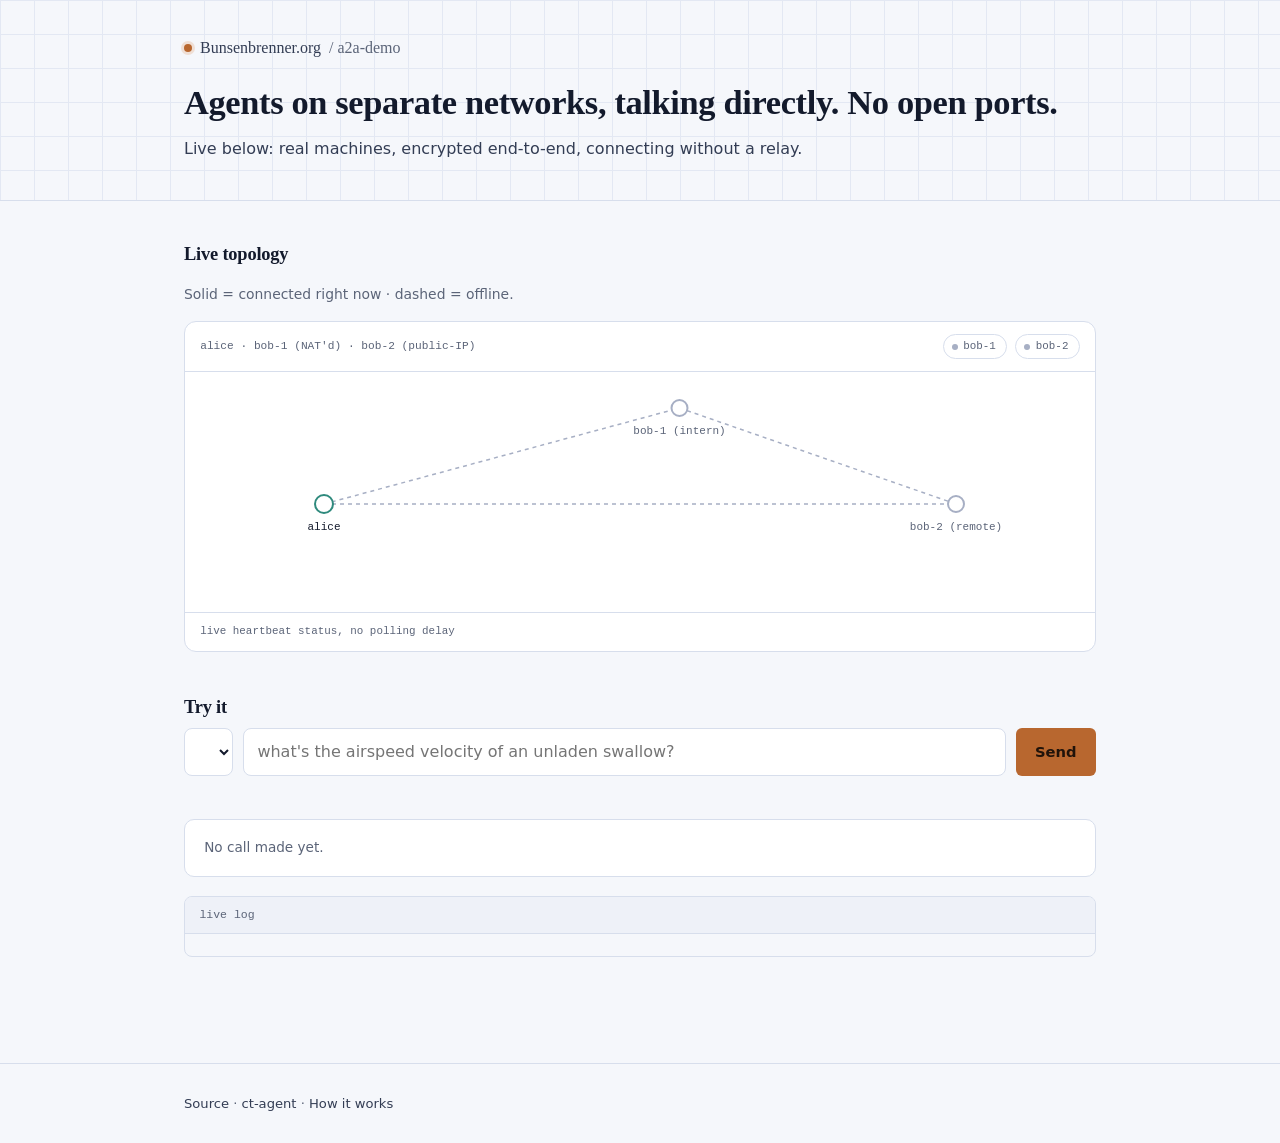
==== commit 584df195: "feat(dashboard): unified chat UI with participant picker + real direct-upgrade indicator; fix concur" ====
--- a/index.html
+++ b/index.html
@@ -43,10 +43,6 @@
  .lede{font-size:1rem;color:var(--muted2);max-width:44rem;margin:0}
  .lede a{text-decoration:none} .lede a:hover{text-decoration:underline}
 
- .callout{background:var(--panel);border:1px solid var(--line);border-left:2px solid var(--accent2);border-radius:8px;
-  padding:1.05rem 1.25rem;font-size:.9rem;color:var(--muted2);margin-top:1.5rem}
- .callout b{color:var(--text)}
-
  main{padding-top:2.4rem;padding-bottom:3rem}
  section{margin-bottom:2.6rem}
  section > h2{font-size:1.15rem;margin-bottom:.3rem}
@@ -55,21 +51,10 @@
  .diagram-card{border:1px solid var(--line);border-radius:12px;background:var(--panel);overflow:hidden;margin-bottom:1rem}
  .diagram-head{display:flex;justify-content:space-between;align-items:center;padding:.75rem .95rem;
   border-bottom:1px solid var(--line);font-family:var(--mono);font-size:.7rem;color:var(--muted);gap:.6rem;flex-wrap:wrap}
- .diagram-head .live{display:flex;align-items:center;gap:.4rem;color:var(--accent2)}
- .diagram-head .live i{width:6px;height:6px;border-radius:50%;background:var(--accent2);display:inline-block;
-  animation:pulse 1.6s ease-in-out infinite;font-style:normal}
- .diagram-head .live.idle i{background:var(--muted);animation:none}
- @keyframes pulse{0%,100%{opacity:1}50%{opacity:.35}}
  canvas.stage{display:block;width:100%;height:200px}
  canvas.stage.topology{height:240px}
  .diagram-foot{display:flex;justify-content:space-between;flex-wrap:wrap;gap:.4rem;padding:.65rem .95rem;border-top:1px solid var(--line);
   font-family:var(--mono);font-size:.68rem;color:var(--muted)}
- @media (prefers-reduced-motion: reduce){ .diagram-head .live i{animation:none} }
-
- .transport-badge{border:1px solid var(--line);border-radius:999px;padding:.15rem .6rem;font-family:var(--mono);
-  font-size:.68rem;color:var(--muted);transition:border-color .2s ease,color .2s ease}
- .transport-badge.quic{border-color:var(--accent2);color:var(--accent2)}
- .transport-badge.tcp_443{border-color:var(--accent);color:var(--accent)}
 
  .presence-pill{border:1px solid var(--line);border-radius:999px;padding:.15rem .65rem .15rem .5rem;
   font-family:var(--mono);font-size:.68rem;color:var(--muted);display:inline-flex;align-items:center;gap:.35rem}
@@ -81,6 +66,9 @@
  .controls input[type=text]{flex:1;min-width:14rem;font:inherit;background:var(--panel);border:1px solid var(--line);
   color:var(--text);border-radius:8px;padding:.65rem .85rem}
  .controls input[type=text]:focus{outline:none;border-color:var(--accent2)}
+ .controls select{font:inherit;background:var(--panel);border:1px solid var(--line);color:var(--text);
+  border-radius:8px;padding:.65rem .85rem;flex:none}
+ .controls select:focus{outline:none;border-color:var(--accent2)}
  .action-btn{font:inherit;border:1px solid transparent;border-radius:6px;padding:.65rem 1.15rem;cursor:pointer;
   background:var(--accent);color:#20130a;font-weight:600;font-size:.92rem;transition:filter .15s ease,transform .15s ease}
  .action-btn:hover:not(:disabled){filter:brightness(1.08);transform:translateY(-1px)}
@@ -100,6 +88,7 @@
  .log .line.sys{color:var(--accent2)}
  .log .line.err{color:var(--danger)}
  .log .line.reply{color:var(--ok)}
+ .log .line.direct{color:var(--ok);font-weight:600}
 
  .offline-card{border:1px dashed var(--line);border-radius:12px;padding:1.4rem 1.3rem;color:var(--muted);
   font-size:.87rem;background:var(--panel);display:flex;align-items:center;gap:.7rem}
@@ -116,34 +105,18 @@
 <header class="hero">
  <div class="hero-inner">
   <div class="brand"><span class="flame"></span><a href="https://bunsenbrenner.org/">Bunsenbrenner.org</a><span>/ a2a-demo</span></div>
-  <div class="eyebrow">Agent-Fabric channels &middot; live, broker-mediated</div>
-  <h1>Real channel calls between genuinely separate machines</h1>
-  <p class="lede">
-   Four views of the same real mechanism: a persistent demo pairing (alice &harr; bob, always on,
-   below), and three scenarios between real, independently-operated agents — <b>bob-1</b> (behind a
-   NAT, on the core maintainer's own network) and <b>bob-2</b> (a separate host with a public IP).
-   Each scenario only appears once its participants report themselves online — there's no fixture
-   standing in for an offline peer.
-  </p>
-  <div class="callout">
-   <b>What's real:</b> every channel below is registered with the production control plane, every
-   grant is operator-signed, every session is a real Noise_IK handshake through the real edge
-   broker/relay. bob-1 and bob-2 are real processes on real, separate machines the operator doesn't
-   control at request time. <b>What's honestly limited:</b> "online" is a lightweight heartbeat
-   bob-1/bob-2 each POST every ~15s — proof they're reachable and running, not a live per-second
-   channel probe. The bob-1&harr;bob-2 scenario reflects both being online simultaneously, since
-   this dashboard has no way to trigger a session neither side of this demo controls.
-  </div>
+  <h1>Agents on separate networks, talking directly. No open ports.</h1>
+  <p class="lede">Live below: real machines, encrypted end-to-end, connecting without a relay.</p>
  </div>
 </header>
 <main>
 
  <section id="topology-section">
   <h2>Live topology</h2>
-  <p class="section-sub">All three real links at once. A solid line means that pair is currently reachable; dashed means at least one side is offline right now.</p>
+  <p class="section-sub">Solid = connected right now &middot; dashed = offline.</p>
   <div class="diagram-card">
    <div class="diagram-head">
-    <span>alice &middot; bob-1 (intern, NAT'd) &middot; bob-2 (remote, public-IP)</span>
+    <span>alice &middot; bob-1 (NAT'd) &middot; bob-2 (public-IP)</span>
     <span style="display:flex;gap:.5rem">
      <span class="presence-pill" id="pill-bob1"><i></i>bob-1</span>
      <span class="presence-pill" id="pill-bob2"><i></i>bob-2</span>
@@ -151,50 +124,17 @@
    </div>
    <canvas class="stage topology" id="topo-stage" width="900" height="240" aria-label="Topology diagram: alice, bob-1, and bob-2 as three nodes, with live/dashed edges reflecting whether each pair is currently reachable."></canvas>
    <div class="diagram-foot">
-    <span>edges reflect real heartbeat status, polled + streamed live</span>
+    <span>live heartbeat status, no polling delay</span>
    </div>
   </div>
  </section>
 
- <section id="scenario-bob1">
-  <h2>Scenario &middot; alice &harr; bob-1 (intern, behind NAT)</h2>
-  <p class="section-sub">alice dials bob-1's persistent process through the real edge broker/relay, exactly like the baseline demo below.</p>
-  <div id="bob1-online-view" hidden></div>
-  <div class="offline-card" id="bob1-offline-view"><span class="dot"></span><span id="bob1-offline-text">bob-1 hasn't sent a heartbeat yet — waiting.</span></div>
- </section>
-
- <section id="scenario-bob2">
-  <h2>Scenario &middot; alice &harr; bob-2 (remote, public IP)</h2>
-  <p class="section-sub">Same mechanism as bob-1, a different real machine on a different network.</p>
-  <div id="bob2-online-view" hidden></div>
-  <div class="offline-card" id="bob2-offline-view"><span class="dot"></span><span id="bob2-offline-text">bob-2 hasn't sent a heartbeat yet — waiting.</span></div>
- </section>
-
- <section id="scenario-bob1bob2">
-  <h2>Scenario &middot; bob-1 &harr; bob-2 (direct, no alice)</h2>
-  <p class="section-sub">Neither side is this dashboard's process — this reflects their own reported status, not a session this bridge can trigger.</p>
-  <div class="offline-card" id="bob1bob2-view"><span class="dot"></span><span id="bob1bob2-text">waiting for both to be online&hellip;</span></div>
- </section>
-
  <section id="scenario-baseline">
-  <h2>Baseline demo &middot; alice &harr; bob</h2>
-  <p class="section-sub">The original pairing: bob is spawned by this bridge itself, per request, as its own real process — always available, since it doesn't depend on anyone else's machine.</p>
-  <div class="diagram-card">
-   <div class="diagram-head">
-    <span>CHANNEL &middot; agent-bob &rarr; edge broker/relay &rarr; agent-alice</span>
-    <span class="live idle" id="live-indicator"><i></i><span id="live-text">idle</span></span>
-   </div>
-   <canvas class="stage" id="stage" width="700" height="200" aria-label="Animated diagram: a real encrypted message travels from agent-bob through the edge broker/relay to agent-alice, and her reply travels back."></canvas>
-   <div class="diagram-foot">
-    <span id="channel-id">channel: &mdash;</span>
-    <span>Noise_IK &middot; broker-mediated</span>
-    <span class="transport-badge" id="transport-badge" title="which edge-relay transport actually carried the last round">transport: &mdash;</span>
-   </div>
-  </div>
-
+  <h2>Try it</h2>
   <div class="controls">
+   <select id="participant-select"></select>
    <input type="text" id="message" placeholder="what's the airspeed velocity of an unladen swallow?" maxlength="400">
-   <button class="action-btn" id="run-btn">Send over the channel</button>
+   <button class="action-btn" id="run-btn">Send</button>
   </div>
   <div class="status-line" id="status"></div>
 
@@ -210,12 +150,9 @@
 <footer class="site-footer">
  <div class="footer-inner">
   <div class="foot">
-   Source: <a href="https://github.com/scimbe/CADS-a2a-demo">scimbe/CADS-a2a-demo</a>.
-   Channel mechanism lives in <a href="https://github.com/scimbe/ct-agent">scimbe/ct-agent</a>
-   (<code>channel_run.rs</code>), documented at
-   <a href="https://docs.bunsenbrenner.org/explanation/agent-fabric-channels/">Agent-Fabric channels</a>.
-   The 3-way cross-network test round is coordinated on
-   <a href="https://github.com/scimbe/CADS-Tunnel/issues/248">CADS-Tunnel#248</a>.
+   <a href="https://github.com/scimbe/CADS-a2a-demo">Source</a> &middot;
+   <a href="https://github.com/scimbe/ct-agent">ct-agent</a> &middot;
+   <a href="https://docs.bunsenbrenner.org/explanation/agent-fabric-channels/">How it works</a>
   </div>
  </div>
 </footer>
@@ -288,6 +225,20 @@
     logEl.scrollTop = logEl.scrollHeight;
   }
 
+  // Real signal, not staged: ct-agent's own "#104 upgrade" log lines report whether the
+  // in-band relay->direct upgrade actually landed. `null` = no change to the current
+  // badge. A "staying on relay" outcome is deliberately a no-op here -- the earlier
+  // "transport" event already set the badge to whichever relay leg is actually carrying
+  // the session, so there's nothing honest to upgrade it to.
+  function directUpgradeFromLogLine(line) {
+    if (!line.includes("#104 upgrade")) return null;
+    if (line.includes("direct Noise session established")) return { cls: "direct", text: "DIRECT — no relay" };
+    if (line.includes("offering direct candidate") || line.includes("peer offered direct candidate")) {
+      return { cls: "attempting", text: "negotiating direct…" };
+    }
+    return null;
+  }
+
   // ---------- topology (combined) diagram ----------
   const topoNodes = [
     { x: 0.10, y: 0.55, label: "alice", hub: true },
@@ -308,212 +259,130 @@
     topoNodes.edges[2].live = bob1On && bob2On;
     document.getElementById("pill-bob1").classList.toggle("online", bob1On);
     document.getElementById("pill-bob2").classList.toggle("online", bob2On);
-
-    document.getElementById("bob1-online-view").hidden = !bob1On;
-    document.getElementById("bob1-offline-view").hidden = bob1On;
-    document.getElementById("bob2-online-view").hidden = !bob2On;
-    document.getElementById("bob2-offline-view").hidden = bob2On;
-
-    const bothEl = document.getElementById("bob1bob2-view");
-    const bothTextEl = document.getElementById("bob1bob2-text");
-    if (bob1On && bob2On) {
-      bothEl.classList.add("offline-card"); // keep same box styling, just recolor via text
-      bothTextEl.textContent = "bob-1 and bob-2 are both online right now — mutually reachable through the same real plane.";
-    } else if (!bob1On && !bob2On) {
-      bothTextEl.textContent = "waiting for both bob-1 and bob-2 to come online…";
-    } else {
-      bothTextEl.textContent = (bob1On ? "bob-1" : "bob-2") + " is online, waiting on " + (bob1On ? "bob-2" : "bob-1") + "…";
-    }
-  }
-
-  function buildScenarioPanel(key, label) {
-    const host = document.getElementById(key + "-online-view");
-    host.innerHTML = `
-      <div class="diagram-card">
-       <div class="diagram-head">
-        <span>alice &rarr; edge broker/relay &rarr; ${label}</span>
-        <span class="live idle" id="${key}-live"><i></i><span id="${key}-live-text">idle</span></span>
-       </div>
-       <canvas class="stage" id="${key}-stage" width="700" height="200"></canvas>
-       <div class="diagram-foot">
-        <span id="${key}-channel-id">channel: &mdash;</span>
-        <span>Noise_IK &middot; broker-mediated</span>
-        <span class="transport-badge" id="${key}-transport">transport: &mdash;</span>
-       </div>
-      </div>
-      <div class="controls">
-       <input type="text" id="${key}-message" placeholder="say something to ${label}" maxlength="400">
-       <button class="action-btn" id="${key}-run">Send over the channel</button>
-      </div>
-      <div class="status-line" id="${key}-status"></div>
-      <div class="reply-box" id="${key}-reply"><div class="empty-hint">No call made yet.</div></div>
-      <div class="code-block">
-       <div class="code-block-head">live log</div>
-       <div class="log" id="${key}-log"></div>
-      </div>`;
-
-    const nodes = [{ x: 0.08, y: 0.5, label: "alice" }, { x: 0.5, y: 0.5, label: "edge (broker/relay)" }, { x: 0.92, y: 0.5, label }];
-    const diagram = makeDiagram(document.getElementById(key + "-stage"), nodes);
-    const liveEl = document.getElementById(key + "-live"), liveTextEl = document.getElementById(key + "-live-text");
-    const statusEl = document.getElementById(key + "-status"), replyBox = document.getElementById(key + "-reply");
-    const logEl = document.getElementById(key + "-log"), runBtn = document.getElementById(key + "-run");
-    const messageInput = document.getElementById(key + "-message"), transportBadge = document.getElementById(key + "-transport");
-    const TRANSPORT_LABEL = { quic: "transport: QUIC (relay port)", tcp_443: "transport: TCP :443 (front door)" };
-
-    function setLive(on, t) { liveEl.classList.toggle("idle", !on); liveTextEl.textContent = t; }
+  }
+
+  // ---------- one chat, participant picker chooses who alice dials ----------
+  const PARTICIPANTS = { bob: "bob (always on)", bob1: "bob-1 (behind a NAT)", bob2: "bob-2 (public IP)" };
+
+  (function chat() {
+    const statusEl = document.getElementById("status");
+    const logEl = document.getElementById("log");
+    const replyBox = document.getElementById("reply-box");
+    const runBtn = document.getElementById("run-btn");
+    const messageInput = document.getElementById("message");
+    const select = document.getElementById("participant-select");
+    let lastTransport = null; // null | "quic" | "tcp_443" | "direct"
+    const TRANSPORT_LABEL = { quic: "via relay (QUIC)", tcp_443: "via relay (:443)", direct: "DIRECT — no relay" };
+
+    function endpointFor(key) { return key === "bob" ? "/run" : "/run/" + key; }
+
+    // Populate the picker once with every scenario the bridge actually knows about
+    // (bob always exists), then enable/disable bob-1/bob-2 as their heartbeats come
+    // and go -- never removed once seen, just greyed out while offline.
+    function populateOptions(ids) {
+      select.innerHTML = "";
+      for (const key of ["bob", "bob1", "bob2"]) {
+        if (key !== "bob" && !ids[key]) continue; // not provisioned at all yet
+        const opt = document.createElement("option");
+        opt.value = key;
+        opt.textContent = PARTICIPANTS[key];
+        select.appendChild(opt);
+      }
+    }
+
+    function applyOnlineState(bob1On, bob2On) {
+      for (const opt of select.options) {
+        if (opt.value === "bob1") opt.disabled = !bob1On;
+        if (opt.value === "bob2") opt.disabled = !bob2On;
+      }
+    }
 
     runBtn.addEventListener("click", async () => {
       const message = messageInput.value.trim();
       if (!message) { statusEl.textContent = "type a message first"; return; }
       runBtn.disabled = true;
       logEl.innerHTML = "";
+      lastTransport = null;
       replyBox.className = "reply-box";
       replyBox.innerHTML = '<div class="empty-hint">Waiting for the real call to complete&hellip;</div>';
       statusEl.textContent = "starting…";
-      const resp = await fetch("/run/" + key, { method: "POST", headers: { "content-type": "application/json" }, body: JSON.stringify({ message }) });
+      const resp = await fetch(endpointFor(select.value), {
+        method: "POST",
+        headers: { "content-type": "application/json" },
+        body: JSON.stringify({ message }),
+      });
       if (resp.status === 429) { statusEl.textContent = "a round is already in flight, wait for it"; runBtn.disabled = false; }
       else if (!resp.ok) { statusEl.textContent = "rejected: " + (await resp.text()); runBtn.disabled = false; }
     });
 
-    return {
-      onEvent(msg) {
-        switch (msg.type) {
-          case "round_start":
-            statusEl.textContent = `round ${msg.round} started`; setLive(true, "dialing");
-            logLineInto(logEl, `→ round ${msg.round}: "${msg.message}"`, "sys");
-            transportBadge.textContent = "transport: —"; transportBadge.className = "transport-badge";
-            break;
-          case "initiator_dialing":
-            statusEl.textContent = "alice is dialing through the real edge broker…";
-            diagram.send([0, 1], "accent", 1100);
-            logLineInto(logEl, `dialing, broker ${msg.broker}`, "sys");
-            break;
-          case "initiator_log": logLineInto(logEl, msg.line); break;
-          case "channel_connected":
-            statusEl.textContent = "real broker/relay rendezvous — session opening";
-            diagram.send([1, 2], "accent2", 900);
-            logLineInto(logEl, msg.line, "sys");
-            break;
-          case "transport":
-            transportBadge.textContent = TRANSPORT_LABEL[msg.transport] || ("transport: " + msg.transport);
-            transportBadge.className = "transport-badge " + msg.transport;
-            logLineInto(logEl, msg.line, "sys");
-            break;
-          case "reply_received":
-            setLive(false, "call complete"); diagram.send([2, 0], "accent2", 900);
-            replyBox.className = "reply-box win"; replyBox.textContent = msg.reply;
-            logLineInto(logEl, "reply: " + msg.reply, "reply"); statusEl.textContent = "call complete";
-            break;
-          case "round_error":
-            setLive(false, "error"); replyBox.className = "reply-box";
-            replyBox.innerHTML = '<div class="empty-hint">Error — see log below.</div>';
-            logLineInto(logEl, "ERROR: " + msg.message, "err"); statusEl.textContent = "error"; runBtn.disabled = false;
-            break;
-          case "round_done": statusEl.textContent = "round " + msg.round + " done"; runBtn.disabled = false; break;
-        }
-      },
-    };
-  }
-
-  const bob1Panel = buildScenarioPanel("bob1", "bob-1 (intern)");
-  const bob2Panel = buildScenarioPanel("bob2", "bob-2 (remote)");
-
-  // ---------- baseline alice<->bob demo (unchanged behavior) ----------
-  (function baseline() {
-    const statusEl = document.getElementById("status");
-    const logEl = document.getElementById("log");
-    const replyBox = document.getElementById("reply-box");
-    const runBtn = document.getElementById("run-btn");
-    const messageInput = document.getElementById("message");
-    const liveIndicator = document.getElementById("live-indicator");
-    const liveText = document.getElementById("live-text");
-    const transportBadge = document.getElementById("transport-badge");
-    const TRANSPORT_LABEL = { quic: "transport: QUIC (relay port)", tcp_443: "transport: TCP :443 (front door)" };
-    const diagram = makeDiagram(document.getElementById("stage"), [
-      { x: 0.08, y: 0.5, label: "agent-bob" }, { x: 0.5, y: 0.5, label: "edge (broker/relay)" }, { x: 0.92, y: 0.5, label: "agent-alice" },
-    ]);
-
-    function setLive(on, label) { liveIndicator.classList.toggle("idle", !on); liveText.textContent = label; }
-
-    runBtn.addEventListener("click", async () => {
-      const message = messageInput.value.trim();
-      if (!message) { statusEl.textContent = "type a message first"; return; }
-      runBtn.disabled = true;
-      logEl.innerHTML = "";
-      replyBox.className = "reply-box";
-      replyBox.innerHTML = '<div class="empty-hint">Waiting for the real call to complete&hellip;</div>';
-      statusEl.textContent = "starting…";
-      const resp = await fetch("/run", { method: "POST", headers: { "content-type": "application/json" }, body: JSON.stringify({ message }) });
-      if (resp.status === 429) { statusEl.textContent = "a round is already in flight, wait for it"; runBtn.disabled = false; }
-      else if (!resp.ok) { statusEl.textContent = "rejected: " + (await resp.text()); runBtn.disabled = false; }
-    });
-
-    window._baselineOnEvent = (msg) => {
+    window._chatOnEvent = (msg) => {
       switch (msg.type) {
         case "round_start":
-          statusEl.textContent = `round ${msg.round} started`; setLive(true, "dialing");
+          statusEl.textContent = `round ${msg.round} started`;
           logLineInto(logEl, `→ round ${msg.round}: "${msg.message}"`, "sys");
-          transportBadge.textContent = "transport: —"; transportBadge.className = "transport-badge";
           break;
         case "initiator_dialing":
-          statusEl.textContent = "agent-bob is dialing through the real edge broker…";
-          diagram.send([0, 1], "accent", 1100);
-          logLineInto(logEl, `spawning agent-bob, broker ${msg.broker}`, "sys");
-          break;
-        case "initiator_log": logLineInto(logEl, "bob: " + msg.line); break;
+          statusEl.textContent = "dialing through the real edge broker…";
+          logLineInto(logEl, `dialing, broker ${msg.broker}`, "sys");
+          break;
+        case "initiator_log": {
+          const upgrade = directUpgradeFromLogLine(msg.line);
+          if (upgrade) { lastTransport = upgrade.cls; logLineInto(logEl, msg.line, upgrade.cls === "direct" ? "direct" : "sys"); }
+          else { logLineInto(logEl, msg.line); }
+          break;
+        }
         case "channel_connected":
           statusEl.textContent = "real broker/relay rendezvous — session opening";
-          diagram.send([1, 2], "accent2", 900);
-          logLineInto(logEl, "bob: " + msg.line, "sys");
+          logLineInto(logEl, msg.line, "sys");
           break;
         case "transport":
-          transportBadge.textContent = TRANSPORT_LABEL[msg.transport] || ("transport: " + msg.transport);
-          transportBadge.className = "transport-badge " + msg.transport;
-          logLineInto(logEl, "bob: " + msg.line, "sys");
-          break;
-        case "reply_received":
-          setLive(false, "call complete"); diagram.send([2, 0], "accent2", 900);
-          replyBox.className = "reply-box win"; replyBox.textContent = msg.reply;
-          logLineInto(logEl, "reply: " + msg.reply, "reply"); statusEl.textContent = "call complete";
-          break;
+          lastTransport = msg.transport;
+          logLineInto(logEl, msg.line, "sys");
+          break;
+        case "reply_received": {
+          replyBox.className = "reply-box win";
+          replyBox.textContent = msg.reply;
+          logLineInto(logEl, "reply: " + msg.reply, "reply");
+          const via = lastTransport ? ` (${TRANSPORT_LABEL[lastTransport] || lastTransport})` : "";
+          statusEl.textContent = "call complete" + via;
+          break;
+        }
         case "round_error":
-          setLive(false, "error"); replyBox.className = "reply-box";
+          replyBox.className = "reply-box";
           replyBox.innerHTML = '<div class="empty-hint">Error — see log below.</div>';
-          logLineInto(logEl, "ERROR: " + msg.message, "err"); statusEl.textContent = "error"; runBtn.disabled = false;
+          logLineInto(logEl, "ERROR: " + msg.message, "err");
+          statusEl.textContent = "error";
+          runBtn.disabled = false;
           break;
         case "round_done": statusEl.textContent = "round " + msg.round + " done"; runBtn.disabled = false; break;
       }
     };
+
+    window._populateChatOptions = populateOptions;
+    window._applyChatOnlineState = applyOnlineState;
   })();
 
-  // ---------- single shared SSE stream, routed by `scenario` ----------
+  // ---------- single shared SSE stream ----------
   const es = new EventSource("/events");
   es.onmessage = (ev) => {
     let msg;
     try { msg = JSON.parse(ev.data); } catch { return; }
-    if (msg.type === "presence") {
-      // recomputed from a fresh /status fetch below is unnecessary -- the event itself
-      // is a single-peer delta, so ask the server for the current full snapshot instead
-      // of tracking two booleans in two places.
-      refreshStatus();
-      return;
-    }
-    if (msg.scenario === "bob1") { bob1Panel.onEvent(msg); return; }
-    if (msg.scenario === "bob2") { bob2Panel.onEvent(msg); return; }
-    if (msg.scenario === "bob" || msg.scenario === undefined) { window._baselineOnEvent(msg); }
+    if (msg.type === "presence") { refreshStatus(); return; }
+    window._chatOnEvent(msg);
   };
   es.onerror = () => {};
 
   function refreshStatus() {
-    fetch("/status").then((r) => r.json()).then((s) => applyPresence(!!s.bob1_online, !!s.bob2_online)).catch(() => {});
+    fetch("/status").then((r) => r.json()).then((s) => {
+      applyPresence(!!s.bob1_online, !!s.bob2_online);
+      window._applyChatOnlineState(!!s.bob1_online, !!s.bob2_online);
+    }).catch(() => {});
   }
   refreshStatus();
   setInterval(refreshStatus, 8000); // belt-and-braces alongside the SSE presence events
 
   fetch("/identities").then((r) => r.json()).then((ids) => {
-    document.getElementById("channel-id").textContent = "channel: " + ids.channel_id.slice(0, 16) + "…";
-    if (ids.bob1) document.getElementById("bob1-channel-id").textContent = "channel: " + ids.bob1.channel_id.slice(0, 16) + "…";
-    if (ids.bob2) document.getElementById("bob2-channel-id").textContent = "channel: " + ids.bob2.channel_id.slice(0, 16) + "…";
+    window._populateChatOptions(ids);
   }).catch(() => {});
 })();
 </script>
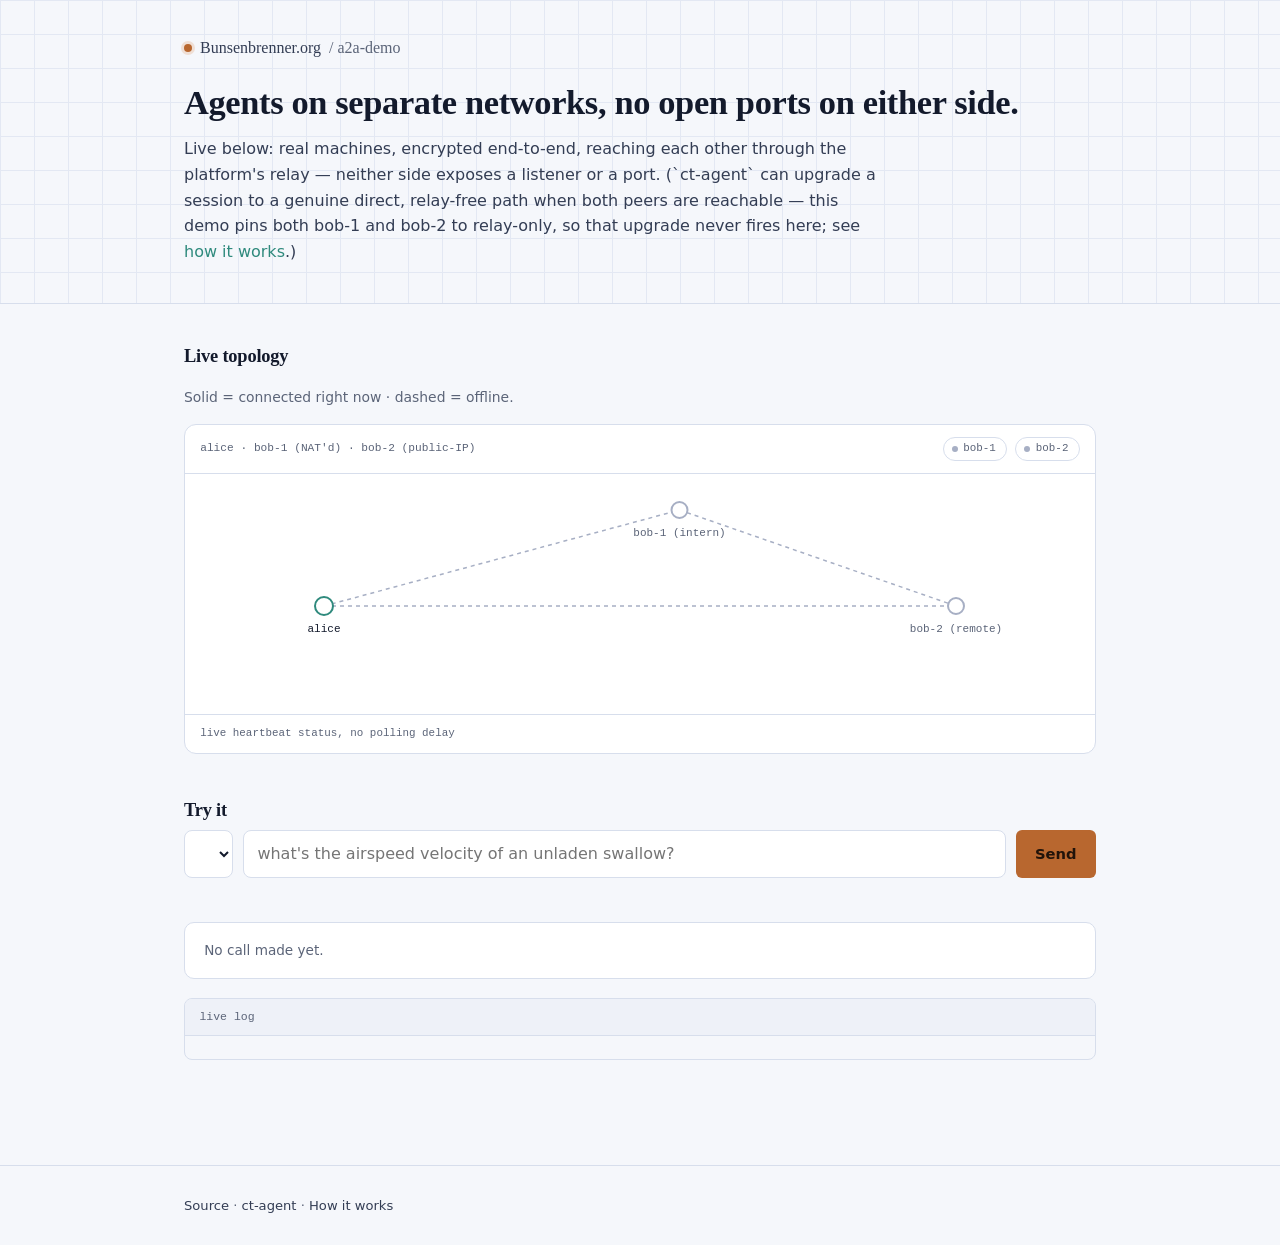
==== commit 02a88923: "fix(index): correct hero copy overclaiming "no relay" The hero claimed "connecting without a relay" " ====
--- a/index.html
+++ b/index.html
@@ -105,8 +105,8 @@
 <header class="hero">
  <div class="hero-inner">
   <div class="brand"><span class="flame"></span><a href="https://bunsenbrenner.org/">Bunsenbrenner.org</a><span>/ a2a-demo</span></div>
-  <h1>Agents on separate networks, talking directly. No open ports.</h1>
-  <p class="lede">Live below: real machines, encrypted end-to-end, connecting without a relay.</p>
+  <h1>Agents on separate networks, no open ports on either side.</h1>
+  <p class="lede">Live below: real machines, encrypted end-to-end, reaching each other through the platform's relay — neither side exposes a listener or a port. (`ct-agent` can upgrade a session to a genuine direct, relay-free path when both peers are reachable — this demo pins both bob-1 and bob-2 to relay-only, so that upgrade never fires here; see <a href="https://docs.bunsenbrenner.org/explanation/agent-fabric-channels/">how it works</a>.)</p>
  </div>
 </header>
 <main>
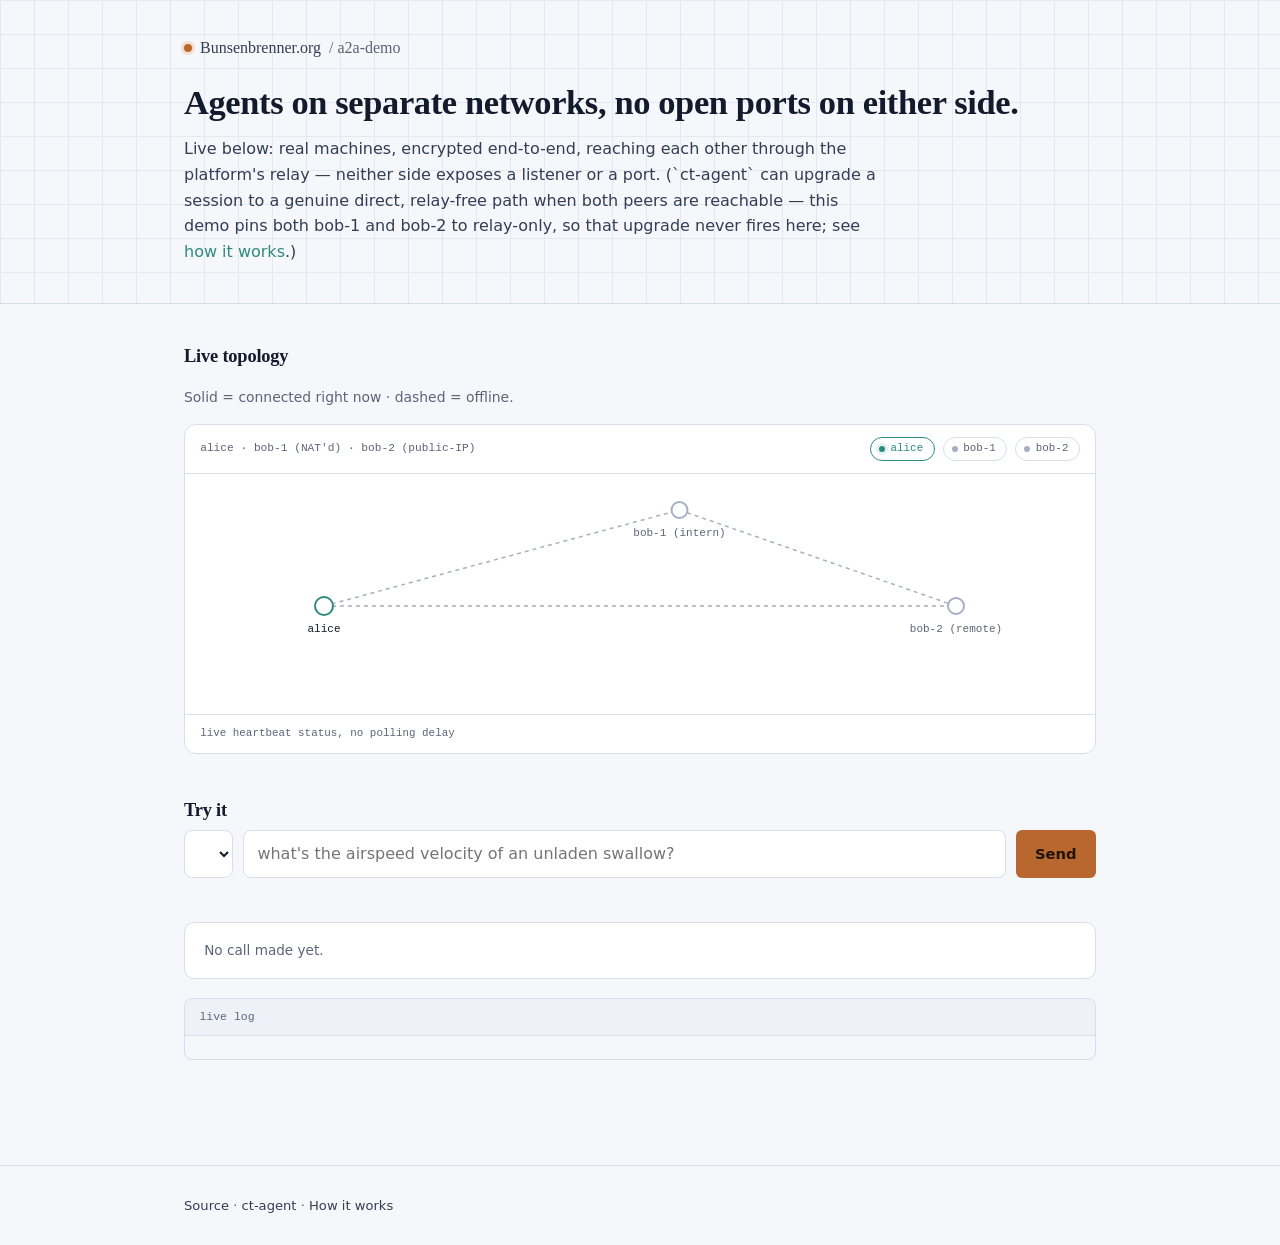
==== commit 4613cb41: "fix(ui): add alice's presence pill, fix misleading bob1<->bob2 edge, clarify dropdown Three real UI " ====
--- a/index.html
+++ b/index.html
@@ -118,6 +118,7 @@
    <div class="diagram-head">
     <span>alice &middot; bob-1 (NAT'd) &middot; bob-2 (public-IP)</span>
     <span style="display:flex;gap:.5rem">
+     <span class="presence-pill online" id="pill-alice" title="This bridge's own process -- always up while the demo is deployed, no heartbeat needed."><i></i>alice</span>
      <span class="presence-pill" id="pill-bob1"><i></i>bob-1</span>
      <span class="presence-pill" id="pill-bob2"><i></i>bob-2</span>
     </span>
@@ -256,13 +257,29 @@
     topoNodes[1].online = bob1On; topoNodes[2].online = bob2On;
     topoNodes.edges[0].live = bob1On;
     topoNodes.edges[1].live = bob2On;
-    topoNodes.edges[2].live = bob1On && bob2On;
+    // #248: this used to be `bob1On && bob2On` -- both peers merely being independently
+    // online at the same time, with zero actual bob-1<->bob-2 traffic ever having
+    // happened, isn't "live". No channel between them exists yet; this edge stays
+    // dashed until a real bob-1<->bob-2 round has actually completed (see
+    // markBob1Bob2Live, called only from a real reply_received for that pairing).
     document.getElementById("pill-bob1").classList.toggle("online", bob1On);
     document.getElementById("pill-bob2").classList.toggle("online", bob2On);
   }
-
-  // ---------- one chat, participant picker chooses who alice dials ----------
-  const PARTICIPANTS = { bob: "bob (always on)", bob1: "bob-1 (behind a NAT)", bob2: "bob-2 (public IP)" };
+  // Set only by a genuinely observed bob-1<->bob-2 exchange completing -- see the
+  // "reply_received" handler below. Never inferred from presence alone.
+  function markBob1Bob2Live() { topoNodes.edges[2].live = true; }
+
+  // ---------- one chat, participant picker chooses which real pairing to trigger ----------
+  // #248: labels used to just name the OTHER party ("bob-1 (behind a NAT)"), with no
+  // hint of which direction the call actually goes -- confusing, since it flips between
+  // options: the "bob" baseline spawns an ephemeral BOB that calls the persistent ALICE
+  // daemon, while "bob1"/"bob2" spawn an ephemeral ALICE that calls the persistent
+  // bob-1/bob-2 processes. Every option is now explicit about who dials whom.
+  const PARTICIPANTS = {
+    bob: "bob → alice (baseline, always on)",
+    bob1: "alice → bob-1 (behind a NAT)",
+    bob2: "alice → bob-2 (public IP)",
+  };
 
   (function chat() {
     const statusEl = document.getElementById("status");
@@ -317,6 +334,13 @@
 
     window._chatOnEvent = (msg) => {
       switch (msg.type) {
+        case "peer_log":
+          // #248: bob-1/bob-2 self-shipping real lines from their own long-lived
+          // `ct-agent channel --serve` process (see monitor.sh) -- can arrive any time,
+          // not just mid-round, since their process runs independently of this
+          // dashboard's own triggered rounds.
+          logLineInto(logEl, `[${msg.scenario}] ${msg.line}`, "sys");
+          break;
         case "round_start":
           statusEl.textContent = `round ${msg.round} started`;
           logLineInto(logEl, `→ round ${msg.round}: "${msg.message}"`, "sys");
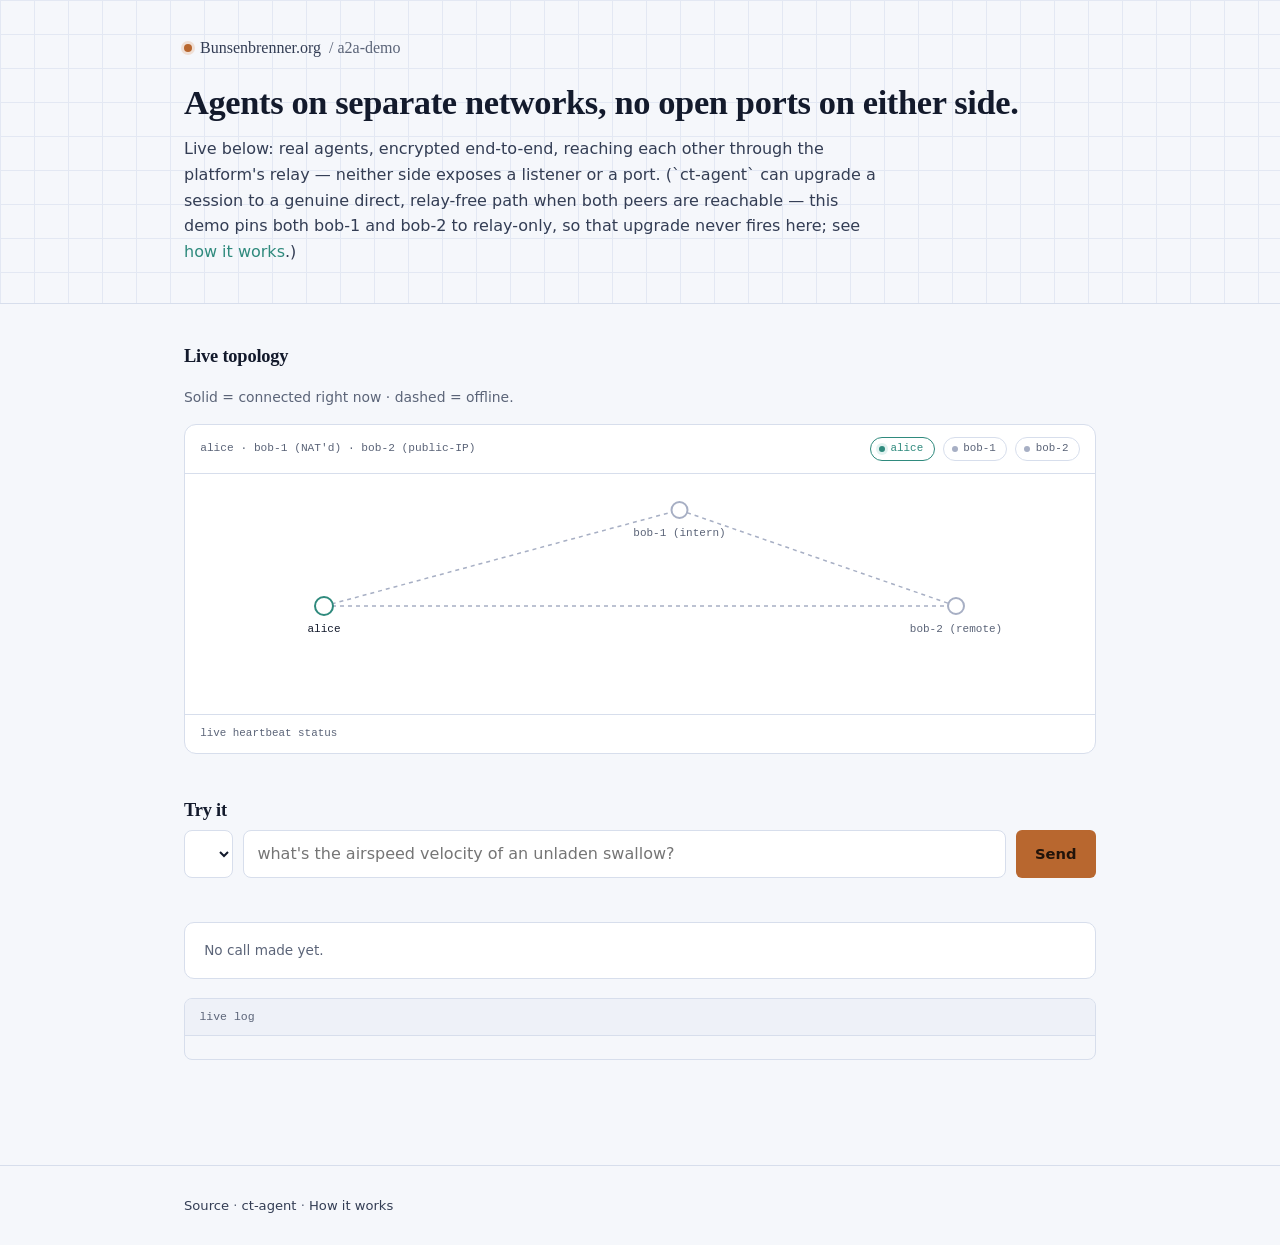
==== commit c6d96f62: "fix(page): Knopf haengt nicht mehr, Fehlerantwort ist kein Erfolg, Topologie ehrlich Die Seite warte" ====
--- a/index.html
+++ b/index.html
@@ -106,7 +106,7 @@
  <div class="hero-inner">
   <div class="brand"><span class="flame"></span><a href="https://bunsenbrenner.org/">Bunsenbrenner.org</a><span>/ a2a-demo</span></div>
   <h1>Agents on separate networks, no open ports on either side.</h1>
-  <p class="lede">Live below: real machines, encrypted end-to-end, reaching each other through the platform's relay — neither side exposes a listener or a port. (`ct-agent` can upgrade a session to a genuine direct, relay-free path when both peers are reachable — this demo pins both bob-1 and bob-2 to relay-only, so that upgrade never fires here; see <a href="https://docs.bunsenbrenner.org/explanation/agent-fabric-channels/">how it works</a>.)</p>
+  <p class="lede">Live below: real agents, encrypted end-to-end, reaching each other through the platform's relay — neither side exposes a listener or a port. (`ct-agent` can upgrade a session to a genuine direct, relay-free path when both peers are reachable — this demo pins both bob-1 and bob-2 to relay-only, so that upgrade never fires here; see <a href="https://docs.bunsenbrenner.org/explanation/agent-fabric-channels/">how it works</a>.)</p>
  </div>
 </header>
 <main>
@@ -125,7 +125,7 @@
    </div>
    <canvas class="stage topology" id="topo-stage" width="900" height="240" aria-label="Topology diagram: alice, bob-1, and bob-2 as three nodes, with live/dashed edges reflecting whether each pair is currently reachable."></canvas>
    <div class="diagram-foot">
-    <span>live heartbeat status, no polling delay</span>
+    <span id="topo-foot">live heartbeat status</span>
    </div>
   </div>
  </section>
@@ -281,6 +281,26 @@
     bob2: "alice → bob-2 (public IP)",
   };
 
+  // PAGE-LOGIC-START (pure, exercised by tests/page.test.mjs)
+  // ct-agent prints the service's JSON-RPC result. A call that reached the peer can still have
+  // failed there, so only {"ok":true} counts as success.
+  function parseReply(raw) {
+    let v;
+    try { v = JSON.parse(raw); } catch { return { ok: true, text: raw }; }
+    if (v && typeof v === "object" && "ok" in v) {
+      return v.ok === true
+        ? { ok: true, text: String(v.output ?? "") }
+        : { ok: false, text: String(v.error ?? v.output ?? raw) };
+    }
+    return { ok: true, text: raw };
+  }
+
+  function topologyNote(s) {
+    if (s.bob1_provisioned || s.bob2_provisioned) return "live heartbeat status";
+    return "bob-1 and bob-2 are not set up in this deployment. Only bob → alice runs: two containers on one host, connected only through the relay.";
+  }
+  // PAGE-LOGIC-END
+
   (function chat() {
     const statusEl = document.getElementById("status");
     const logEl = document.getElementById("log");
@@ -289,6 +309,16 @@
     const messageInput = document.getElementById("message");
     const select = document.getElementById("participant-select");
     let lastTransport = null; // null | "quic" | "tcp_443" | "direct"
+    let watchdog = null, lastOutcome = "";
+    const NO_ANSWER_MS = 100000; // bridge gives up after 90s and reports round_error
+    function finishRound() { clearTimeout(watchdog); watchdog = null; runBtn.disabled = false; }
+    function failRound(text) {
+      replyBox.className = "reply-box";
+      replyBox.textContent = "";
+      statusEl.textContent = text;
+      finishRound();
+    }
+    window._chatStreamLost = () => { if (watchdog) failRound("connection to the live stream lost, reload the page"); };
     const TRANSPORT_LABEL = { quic: "via relay (QUIC)", tcp_443: "via relay (:443)", direct: "DIRECT — no relay" };
 
     function endpointFor(key) { return key === "bob" ? "/run" : "/run/" + key; }
@@ -323,13 +353,18 @@
       replyBox.className = "reply-box";
       replyBox.innerHTML = '<div class="empty-hint">Waiting for the real call to complete&hellip;</div>';
       statusEl.textContent = "starting…";
-      const resp = await fetch(endpointFor(select.value), {
-        method: "POST",
-        headers: { "content-type": "application/json" },
-        body: JSON.stringify({ message }),
-      });
-      if (resp.status === 429) { statusEl.textContent = "a round is already in flight, wait for it"; runBtn.disabled = false; }
-      else if (!resp.ok) { statusEl.textContent = "rejected: " + (await resp.text()); runBtn.disabled = false; }
+      lastOutcome = "";
+      let resp;
+      try {
+        resp = await fetch(endpointFor(select.value), {
+          method: "POST",
+          headers: { "content-type": "application/json" },
+          body: JSON.stringify({ message }),
+        });
+      } catch { failRound("could not reach the demo server"); return; }
+      if (resp.status === 429) failRound("a round is already in flight, wait for it");
+      else if (!resp.ok) failRound("rejected: " + (await resp.text()));
+      else watchdog = setTimeout(() => failRound("no answer from the bridge, nothing confirmed"), NO_ANSWER_MS);
     });
 
     window._chatOnEvent = (msg) => {
@@ -364,21 +399,23 @@
           logLineInto(logEl, msg.line, "sys");
           break;
         case "reply_received": {
-          replyBox.className = "reply-box win";
-          replyBox.textContent = msg.reply;
-          logLineInto(logEl, "reply: " + msg.reply, "reply");
+          const reply = parseReply(msg.reply);
+          replyBox.className = reply.ok ? "reply-box win" : "reply-box";
+          replyBox.textContent = reply.text;
+          logLineInto(logEl, "reply: " + msg.reply, reply.ok ? "reply" : "err");
           const via = lastTransport ? ` (${TRANSPORT_LABEL[lastTransport] || lastTransport})` : "";
-          statusEl.textContent = "call complete" + via;
+          lastOutcome = (reply.ok ? "call complete" : "the peer reported an error") + via;
+          statusEl.textContent = lastOutcome;
           break;
         }
         case "round_error":
           replyBox.className = "reply-box";
           replyBox.innerHTML = '<div class="empty-hint">Error — see log below.</div>';
           logLineInto(logEl, "ERROR: " + msg.message, "err");
-          statusEl.textContent = "error";
-          runBtn.disabled = false;
-          break;
-        case "round_done": statusEl.textContent = "round " + msg.round + " done"; runBtn.disabled = false; break;
+          statusEl.textContent = lastOutcome = "error";
+          finishRound();
+          break;
+        case "round_done": statusEl.textContent = `round ${msg.round}: ${lastOutcome || "done"}`; finishRound(); break;
       }
     };
 
@@ -394,12 +431,13 @@
     if (msg.type === "presence") { refreshStatus(); return; }
     window._chatOnEvent(msg);
   };
-  es.onerror = () => {};
+  es.onerror = () => { if (es.readyState === EventSource.CLOSED) window._chatStreamLost(); };
 
   function refreshStatus() {
     fetch("/status").then((r) => r.json()).then((s) => {
       applyPresence(!!s.bob1_online, !!s.bob2_online);
       window._applyChatOnlineState(!!s.bob1_online, !!s.bob2_online);
+      document.getElementById("topo-foot").textContent = topologyNote(s);
     }).catch(() => {});
   }
   refreshStatus();
